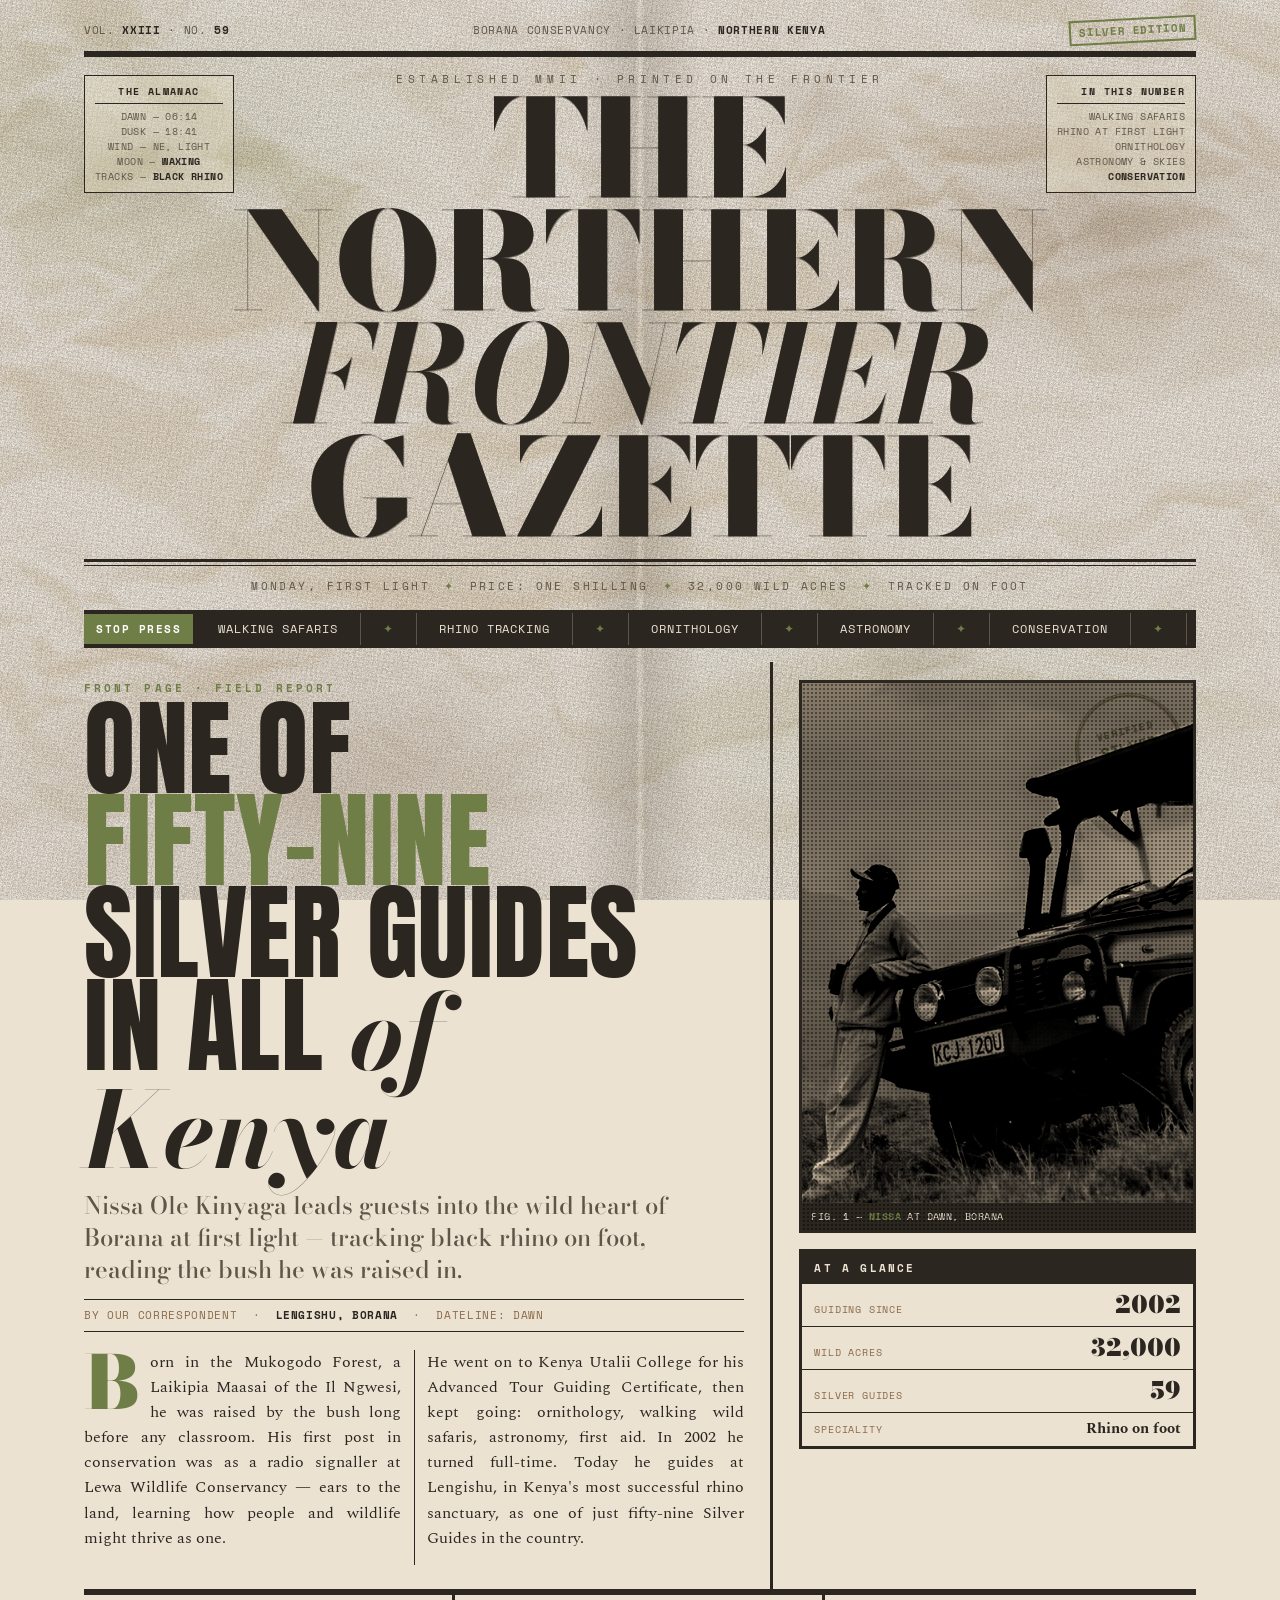
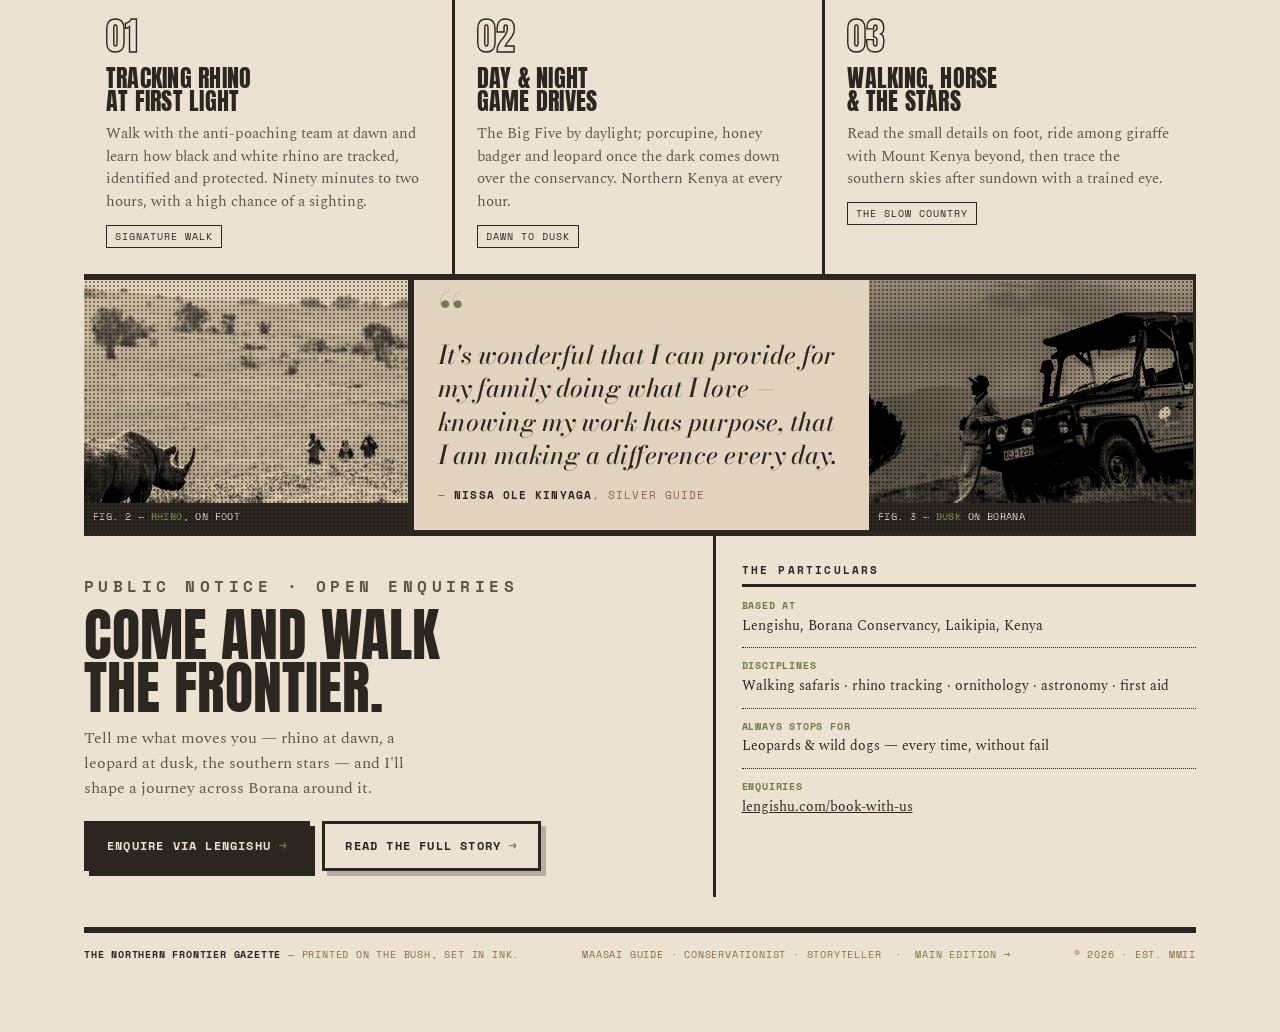
==== gazette.html @ af64f5ab "Add brutalist Gazette page, timeline fauna, textures & section nav - New gazette.html: vintage bruta" ====
<!DOCTYPE html>
<html lang="en">
<head>
<meta charset="UTF-8" />
<meta name="viewport" content="width=device-width, initial-scale=1.0" />
<title>The Northern Frontier Gazette · Nissa Ole Kinyaga</title>
<meta name="description" content="A brutalist broadsheet front page for Nissa Ole Kinyaga — Maasai Silver Guide of the Borana Conservancy, one of only 59 in Kenya." />

<link rel="preconnect" href="https://fonts.googleapis.com" />
<link rel="preconnect" href="https://fonts.gstatic.com" crossorigin />
<link href="https://fonts.googleapis.com/css2?family=Anton&family=Bodoni+Moda:ital,opsz,wght@0,6..96,400..900;1,6..96,400..700&family=Spectral:ital,wght@0,300;0,400;0,500;0,600;1,400&family=Space+Mono:ital,wght@0,400;0,700;1,400&display=swap" rel="stylesheet" />

<style>
/* ============================================================
   THE NORTHERN FRONTIER GAZETTE
   A brutalist vintage-broadsheet front page.
   Ink + aged newsprint + one rubber-stamp red.
   ============================================================ */

:root{
  /* palette taken straight from index.html — warm beige / ink / sage / brown */
  --paper:#ece2d2;        /* site --beige */
  --paper-deep:#e2d4bf;   /* site --beige-deep */
  --ink:#2b2620;          /* site --ink */
  --ink-soft:#5f564a;     /* site --ink-soft */
  --ink-faint:#8a6a49;    /* site --brown */
  --stamp:#6f7d46;        /* site --sage-deep (signature accent) */
  --stamp-warm:#6f543a;   /* site --brown-deep */
  --stamp-blue:#2a3b52;   /* faded postmark blue */
  --hair:1.5px;
  --rule:3px;
  --beam:6px;
}

*{box-sizing:border-box;margin:0;padding:0}
html{scroll-behavior:smooth;-webkit-text-size-adjust:100%}

body{
  font-family:"Spectral",Georgia,serif;
  color:var(--ink);
  /* LIGHT aged paper: subtle crush + gentle brown/green blooms over beige,
     so the dark ink text stays perfectly readable (background only) */
  background:
    url("images/paper-crush.jpg") center/cover fixed,
    radial-gradient(40% 32% at 14% 16%, rgba(139,154,91,.20), transparent 62%),
    radial-gradient(42% 34% at 86% 24%, rgba(138,106,73,.22), transparent 62%),
    radial-gradient(46% 38% at 72% 82%, rgba(139,154,91,.16), transparent 64%),
    radial-gradient(44% 36% at 26% 90%, rgba(138,106,73,.18), transparent 64%),
    var(--paper);
  background-blend-mode:soft-light,normal,normal,normal,normal,normal;
  background-attachment:fixed;
  line-height:1.5;
  overflow-x:hidden;
  position:relative;
}

/* ---------- THE CRUSTY NEWSPRINT TEXTURE (layered) ---------- */
/* base aged tone + foxing stains + fiber + vignette */
body::before{
  content:"";position:fixed;inset:0;z-index:0;pointer-events:none;
  background:
    /* foxing / coffee stains — gentle, keeps paper light */
    radial-gradient(130px 95px at 12% 18%, rgba(120,80,34,.14), transparent 70%),
    radial-gradient(170px 130px at 88% 26%, rgba(120,80,34,.11), transparent 70%),
    radial-gradient(100px 78px at 72% 72%, rgba(96,60,24,.13), transparent 70%),
    radial-gradient(240px 170px at 30% 88%, rgba(120,80,34,.10), transparent 72%),
    radial-gradient(90px 70px at 64% 12%, rgba(96,60,24,.09), transparent 72%),
    /* paper fibre cross-hatch */
    repeating-linear-gradient(8deg, rgba(70,52,30,.04) 0 2px, transparent 2px 4px),
    repeating-linear-gradient(-82deg, rgba(70,52,30,.03) 0 2px, transparent 2px 5px),
    /* soft corner age vignette */
    radial-gradient(155% 135% at 50% 40%, transparent 62%, rgba(58,38,16,.16) 100%);
  mix-blend-mode:multiply;
}
/* gritty crust grain — rendered as a REAL inline <svg> element (most
   reliable cross-browser; CSS data-URI filters don't run everywhere) */
.crust{
  position:fixed;inset:0;width:100vw;height:100vh;z-index:1;
  pointer-events:none;mix-blend-mode:multiply;opacity:.22;
}
/* coarse over-speckle for extra "crust" */
.crust--coarse{opacity:.12}
/* the vertical centre fold crease */
.fold{position:fixed;top:0;bottom:0;left:50%;width:120px;transform:translateX(-50%);z-index:2;pointer-events:none;
  background:linear-gradient(90deg,transparent,rgba(60,42,20,.14) 46%,rgba(255,250,235,.22) 50%,rgba(60,42,20,.14) 54%,transparent);
  mix-blend-mode:multiply;display:none}
@media(min-width:1100px){.fold{display:block}}

.sheet{position:relative;z-index:3;max-width:1180px;margin:0 auto;padding:18px clamp(14px,3vw,34px) 70px}

/* ---------- shared bits ---------- */
.mono{font-family:"Space Mono",monospace}
.rule{border:0;border-top:var(--rule) solid var(--ink);margin:0}
.rule--hair{border-top:var(--hair) solid var(--ink)}
.rule--double{height:7px;border-top:var(--rule) solid var(--ink);border-bottom:var(--hair) solid var(--ink)}
.rule--thick{border-top:var(--beam) solid var(--ink)}
a{color:inherit}

/* ============ TOP FOLIO BAR ============ */
.folio{
  display:flex;justify-content:space-between;align-items:center;gap:12px;
  font-family:"Space Mono",monospace;font-size:11px;letter-spacing:.06em;
  text-transform:uppercase;color:var(--ink-soft);padding-bottom:8px;flex-wrap:wrap;
}
.folio b{color:var(--ink)}
.folio .stamp-red{color:var(--stamp);font-weight:700;border:2px solid var(--stamp);
  padding:2px 8px;transform:rotate(-3deg);display:inline-block}

/* ============ MASTHEAD ============ */
.masthead{text-align:center;padding:14px 0 6px;position:relative}
.masthead__over{font-family:"Space Mono",monospace;font-size:11px;letter-spacing:.42em;
  text-transform:uppercase;color:var(--ink-soft);margin-bottom:6px}
.masthead__title{
  font-family:"Bodoni Moda",serif;font-weight:900;
  font-size:clamp(2.6rem,10.5vw,8.4rem);line-height:.84;letter-spacing:-.01em;
  text-transform:uppercase;color:var(--ink);
  /* heavy ink bleed */
  text-shadow:0 1px 0 rgba(24,20,16,.35), .5px .5px 0 rgba(24,20,16,.25);
}
.masthead__title .swash{font-style:italic;font-weight:700}
.masthead__sub{display:flex;justify-content:center;align-items:center;gap:14px;
  font-family:"Space Mono",monospace;font-size:11px;letter-spacing:.22em;
  text-transform:uppercase;color:var(--ink-soft);margin-top:12px;flex-wrap:wrap}
.masthead__sub span{white-space:nowrap}
.masthead__dot{color:var(--stamp)}

/* almanac flank boxes */
.flank{display:none}
@media(min-width:900px){
  .flank{display:block;position:absolute;top:18px;width:150px;border:var(--hair) solid var(--ink);
    padding:8px 10px;font-family:"Space Mono",monospace;font-size:10px;line-height:1.5;
    text-transform:uppercase;letter-spacing:.04em;color:var(--ink-soft);background:rgba(231,222,198,.4)}
  .flank--l{left:0}.flank--r{right:0;text-align:right}
  .flank h4{font-size:10px;letter-spacing:.14em;color:var(--ink);border-bottom:var(--hair) solid var(--ink);
    padding-bottom:4px;margin-bottom:5px}
  .flank b{color:var(--ink)}
}

/* ============ STOP-PRESS TICKER ============ */
.ticker{border-top:var(--rule) solid var(--ink);border-bottom:var(--rule) solid var(--ink);
  background:var(--ink);color:var(--paper);overflow:hidden;white-space:nowrap;
  display:flex;align-items:center;margin-top:10px}
.ticker__label{background:var(--stamp);color:#fff;font-family:"Space Mono",monospace;font-weight:700;
  font-size:11px;letter-spacing:.14em;text-transform:uppercase;padding:7px 12px;white-space:nowrap;
  flex:none;border-right:var(--rule) solid var(--ink)}
.ticker__track{display:inline-flex;gap:0;animation:slide 38s linear infinite}
.ticker__track span{font-family:"Space Mono",monospace;font-size:12px;letter-spacing:.08em;
  text-transform:uppercase;padding:7px 22px;border-right:var(--hair) solid rgba(231,222,198,.25)}
.ticker__track i{color:var(--stamp);font-style:normal}
@keyframes slide{to{transform:translateX(-50%)}}

/* ============ HERO GRID ============ */
.lede{display:grid;grid-template-columns:1.55fr .95fr;gap:0;margin-top:14px;
  border-bottom:var(--beam) solid var(--ink)}
@media(max-width:860px){.lede{grid-template-columns:1fr}}

.lede__main{padding:18px 26px 24px 0;border-right:var(--rule) solid var(--ink)}
@media(max-width:860px){.lede__main{border-right:0;padding-right:0;border-bottom:var(--rule) solid var(--ink)}}

.kicker{font-family:"Space Mono",monospace;font-size:11px;letter-spacing:.28em;
  text-transform:uppercase;color:var(--stamp);font-weight:700;margin-bottom:6px}
.headline{
  font-family:"Anton",sans-serif;font-weight:400;text-transform:uppercase;
  font-size:clamp(2.7rem,8.2vw,6.6rem);line-height:.88;letter-spacing:.005em;color:var(--ink);
}
.headline em{font-family:"Bodoni Moda",serif;font-style:italic;font-weight:700;
  text-transform:none;letter-spacing:-.01em}
.headline .red{color:var(--stamp)}
.deck{font-family:"Bodoni Moda",serif;font-size:clamp(1.05rem,2.4vw,1.5rem);font-weight:500;
  line-height:1.32;margin-top:14px;max-width:42ch;color:var(--ink-soft)}
.byline{font-family:"Space Mono",monospace;font-size:11px;letter-spacing:.06em;
  text-transform:uppercase;color:var(--ink-faint);margin-top:14px;
  border-top:var(--hair) solid var(--ink);border-bottom:var(--hair) solid var(--ink);padding:7px 0}
.byline b{color:var(--ink)}

/* body columns under the headline */
.cols{column-count:2;column-gap:26px;column-rule:var(--hair) solid var(--ink);
  margin-top:18px;font-size:.97rem;line-height:1.62;text-align:justify;hyphens:auto}
@media(max-width:560px){.cols{column-count:1}}
.cols p{margin-bottom:.9em}
.cols p:first-child::first-letter{
  font-family:"Bodoni Moda",serif;font-weight:900;float:left;font-size:4.6rem;line-height:.72;
  padding:6px 10px 0 0;color:var(--stamp)}

/* the right rail (photo + at-a-glance) */
.rail{padding:18px 0 24px 26px;display:flex;flex-direction:column;gap:16px}
@media(max-width:860px){.rail{padding-left:0;padding-top:6px}}

.plate{position:relative;border:var(--rule) solid var(--ink);overflow:hidden;background:var(--paper-deep)}
.plate img{display:block;width:100%;height:100%;object-fit:cover;
  /* halftone-ink photo treatment */
  filter:grayscale(1) contrast(1.28) brightness(1.04) sepia(.32) saturate(.6);
  mix-blend-mode:multiply}
.plate::after{ /* halftone dot screen */
  content:"";position:absolute;inset:0;pointer-events:none;mix-blend-mode:multiply;opacity:.5;
  background-image:radial-gradient(rgba(24,20,16,.9) 32%, transparent 33%);
  background-size:4px 4px}
.plate__cap{font-family:"Space Mono",monospace;font-size:10px;letter-spacing:.04em;
  text-transform:uppercase;color:var(--paper);background:var(--ink);
  position:absolute;left:0;right:0;bottom:0;padding:6px 9px}
.plate__cap b{color:var(--stamp)}

/* rubber stamp overlay */
.stamp-seal{position:absolute;top:10px;right:10px;z-index:4;width:108px;height:108px;
  border:3px double var(--stamp);border-radius:50%;color:var(--stamp);
  display:grid;place-content:center;text-align:center;transform:rotate(-14deg);
  font-family:"Space Mono",monospace;font-weight:700;font-size:10px;letter-spacing:.12em;
  text-transform:uppercase;line-height:1.25;opacity:.86;mix-blend-mode:multiply;
  box-shadow:inset 0 0 0 1px rgba(168,47,28,.5)}
.stamp-seal b{font-size:15px;display:block;letter-spacing:.04em}

/* AT A GLANCE box */
.glance{border:var(--rule) solid var(--ink);padding:0}
.glance__hd{background:var(--ink);color:var(--paper);font-family:"Space Mono",monospace;
  font-size:11px;font-weight:700;letter-spacing:.2em;text-transform:uppercase;padding:8px 12px}
.glance dl{display:grid}
.glance dl>div{display:flex;justify-content:space-between;align-items:baseline;gap:10px;
  padding:9px 12px;border-bottom:var(--hair) solid var(--ink)}
.glance dl>div:last-child{border-bottom:0}
.glance dt{font-family:"Space Mono",monospace;font-size:10px;letter-spacing:.08em;
  text-transform:uppercase;color:var(--ink-faint)}
.glance dd{font-family:"Bodoni Moda",serif;font-weight:900;font-size:1.5rem;line-height:1}
.glance dd.sm{font-size:.92rem;font-weight:700;text-align:right;font-family:"Spectral",serif}

/* ============ SECOND DECK: three-column field report ============ */
.deck-band{display:grid;grid-template-columns:repeat(3,1fr);margin-top:0;
  border-bottom:var(--beam) solid var(--ink)}
@media(max-width:760px){.deck-band{grid-template-columns:1fr}}
.report{padding:22px 22px 26px;border-right:var(--rule) solid var(--ink)}
.report:last-child{border-right:0}
@media(max-width:760px){.report{border-right:0;border-bottom:var(--rule) solid var(--ink)}
  .report:last-child{border-bottom:0}}
.report__no{font-family:"Anton",sans-serif;font-size:2.4rem;line-height:1;color:var(--paper);
  -webkit-text-stroke:1.4px var(--ink)}
.report h3{font-family:"Anton",sans-serif;font-weight:400;text-transform:uppercase;
  font-size:1.5rem;line-height:.98;margin:8px 0 9px;letter-spacing:.01em}
.report p{font-size:.92rem;line-height:1.55;color:var(--ink-soft)}
.report .tag{display:inline-block;margin-top:11px;font-family:"Space Mono",monospace;font-size:10px;
  letter-spacing:.1em;text-transform:uppercase;border:var(--hair) solid var(--ink);padding:3px 8px}

/* ============ DISPATCH STRIP (photos + pull quote) ============ */
.dispatch{display:grid;grid-template-columns:1fr 1.4fr 1fr;gap:0;
  border-bottom:var(--beam) solid var(--ink)}
@media(max-width:860px){.dispatch{grid-template-columns:1fr 1fr}.dispatch .quotecell{grid-column:1/-1}}
@media(max-width:520px){.dispatch{grid-template-columns:1fr}}
.dispatch .plate{border:0;border-right:var(--rule) solid var(--ink);height:100%;min-height:240px}
.dispatch .plate:nth-child(2){border-right:0}
.quotecell{padding:26px 24px;display:flex;flex-direction:column;justify-content:center;
  border-left:var(--rule) solid var(--ink);background:var(--paper-deep)}
@media(max-width:860px){.quotecell{border-left:0;border-top:var(--rule) solid var(--ink)}}
.quotecell .mark{font-family:"Bodoni Moda",serif;font-size:4rem;line-height:.4;color:var(--stamp);height:.5em}
.quotecell blockquote{font-family:"Bodoni Moda",serif;font-style:italic;font-weight:500;
  font-size:clamp(1.15rem,2.4vw,1.6rem);line-height:1.3}
.quotecell cite{display:block;margin-top:16px;font-family:"Space Mono",monospace;font-style:normal;
  font-size:11px;letter-spacing:.1em;text-transform:uppercase;color:var(--ink-faint)}
.quotecell cite b{color:var(--ink)}

/* ============ CLASSIFIEDS / CALL TO ACTION ============ */
.foot-grid{display:grid;grid-template-columns:1.3fr 1fr;gap:0;margin-top:0}
@media(max-width:760px){.foot-grid{grid-template-columns:1fr}}
.notice{padding:26px 26px 26px 0}
@media(max-width:760px){.notice{padding-right:0}}
.notice .kicker{margin-bottom:10px}
.notice h2{font-family:"Anton",sans-serif;font-weight:400;text-transform:uppercase;
  font-size:clamp(2rem,5.5vw,3.6rem);line-height:.92}
.notice p{font-size:1rem;line-height:1.55;color:var(--ink-soft);margin-top:12px;max-width:44ch}
.actions{display:flex;flex-wrap:wrap;gap:12px;margin-top:20px}
.ink-btn{font-family:"Space Mono",monospace;font-weight:700;font-size:12px;letter-spacing:.1em;
  text-transform:uppercase;text-decoration:none;padding:13px 20px;border:var(--rule) solid var(--ink);
  background:var(--ink);color:var(--paper);transition:transform .12s ease, box-shadow .12s ease;
  box-shadow:5px 5px 0 var(--ink)}
.ink-btn:hover{transform:translate(-2px,-2px);box-shadow:7px 7px 0 var(--stamp)}
.ink-btn--ghost{background:transparent;color:var(--ink);box-shadow:5px 5px 0 rgba(24,20,16,.25)}
.ink-btn--ghost:hover{box-shadow:7px 7px 0 var(--stamp)}
.ink-btn .ar{color:var(--stamp)}

.classifieds{border-left:var(--rule) solid var(--ink);padding:26px 0 26px 26px}
@media(max-width:760px){.classifieds{border-left:0;border-top:var(--rule) solid var(--ink);padding-left:0;margin-top:10px}}
.classifieds h4{font-family:"Space Mono",monospace;font-size:11px;letter-spacing:.2em;
  text-transform:uppercase;border-bottom:var(--rule) solid var(--ink);padding-bottom:6px;margin-bottom:12px}
.classifieds ul{list-style:none;display:grid;gap:11px}
.classifieds li{font-size:.9rem;line-height:1.45;padding-bottom:11px;border-bottom:var(--hair) dotted var(--ink)}
.classifieds li:last-child{border-bottom:0}
.classifieds li b{font-family:"Space Mono",monospace;font-size:10px;letter-spacing:.08em;
  text-transform:uppercase;color:var(--stamp);display:block;margin-bottom:2px}

/* ============ COLOPHON / FOOTER ============ */
.colophon{border-top:var(--beam) solid var(--ink);margin-top:30px;padding-top:14px;
  display:flex;justify-content:space-between;align-items:center;gap:16px;flex-wrap:wrap;
  font-family:"Space Mono",monospace;font-size:10px;letter-spacing:.08em;text-transform:uppercase;color:var(--ink-faint)}
.colophon b{color:var(--ink)}
.colophon a{color:var(--stamp);text-decoration:none}

/* ============ ENTRANCE CHOREOGRAPHY ============ */
.r{opacity:0;transform:translateY(16px);animation:rise .9s cubic-bezier(.16,1,.3,1) forwards}
@keyframes rise{to{opacity:1;transform:none}}
.d0{animation-delay:.05s}.d1{animation-delay:.18s}.d2{animation-delay:.3s}.d3{animation-delay:.42s}
.d4{animation-delay:.54s}.d5{animation-delay:.66s}.d6{animation-delay:.78s}.d7{animation-delay:.9s}
@media(prefers-reduced-motion:reduce){
  .r{opacity:1;transform:none;animation:none}
  .ticker__track{animation:none}
}
</style>
</head>
<body>

<!-- ░░ crunchy newsprint grain (real inline SVG — renders everywhere) ░░ -->
<svg class="crust" preserveAspectRatio="none" xmlns="http://www.w3.org/2000/svg" aria-hidden="true">
  <filter id="crustGrain">
    <feTurbulence type="fractalNoise" baseFrequency="0.8" numOctaves="4" stitchTiles="stitch"/>
    <feColorMatrix type="saturate" values="0"/>
    <feComponentTransfer>
      <feFuncR type="linear" slope="0"/>
      <feFuncG type="linear" slope="0"/>
      <feFuncB type="linear" slope="0"/>
      <feFuncA type="linear" slope="1.9" intercept="-0.55"/>
    </feComponentTransfer>
  </filter>
  <rect width="100%" height="100%" filter="url(#crustGrain)"/>
</svg>
<svg class="crust crust--coarse" preserveAspectRatio="none" xmlns="http://www.w3.org/2000/svg" aria-hidden="true">
  <filter id="crustCoarse">
    <feTurbulence type="fractalNoise" baseFrequency="0.28" numOctaves="3" stitchTiles="stitch"/>
    <feColorMatrix type="saturate" values="0"/>
    <feComponentTransfer>
      <feFuncR type="linear" slope="0"/>
      <feFuncG type="linear" slope="0"/>
      <feFuncB type="linear" slope="0"/>
      <feFuncA type="linear" slope="1.4" intercept="-0.62"/>
    </feComponentTransfer>
  </filter>
  <rect width="100%" height="100%" filter="url(#crustCoarse)"/>
</svg>

<div class="fold" aria-hidden="true"></div>

<div class="sheet">

  <!-- ░░ TOP FOLIO ░░ -->
  <div class="folio r d0">
    <span>Vol. <b>XXIII</b> · No. <b>59</b></span>
    <span>Borana Conservancy · Laikipia · <b>Northern Kenya</b></span>
    <span class="stamp-red">Silver Edition</span>
  </div>
  <hr class="rule rule--thick r d0" />

  <!-- ░░ MASTHEAD ░░ -->
  <header class="masthead">
    <div class="flank flank--l r d1">
      <h4>The Almanac</h4>
      Dawn — 06:14<br/>
      Dusk — 18:41<br/>
      Wind — NE, light<br/>
      Moon — <b>Waxing</b><br/>
      Tracks — <b>Black rhino</b>
    </div>
    <div class="flank flank--r r d1">
      <h4>In This Number</h4>
      Walking Safaris<br/>
      Rhino at First Light<br/>
      Ornithology<br/>
      Astronomy &amp; Skies<br/>
      <b>Conservation</b>
    </div>

    <p class="masthead__over r d1">Established MMII · Printed on the Frontier</p>
    <h1 class="masthead__title r d2">The Northern<br/><span class="swash">Frontier</span> Gazette</h1>
    <hr class="rule rule--double r d2" style="margin-top:14px" />
    <div class="masthead__sub r d3">
      <span>Monday, First Light</span><span class="masthead__dot">✦</span>
      <span>Price: One Shilling</span><span class="masthead__dot">✦</span>
      <span>32,000 Wild Acres</span><span class="masthead__dot">✦</span>
      <span>Tracked on Foot</span>
    </div>
  </header>

  <!-- ░░ STOP PRESS TICKER ░░ -->
  <div class="ticker r d3" aria-hidden="true">
    <span class="ticker__label">Stop Press</span>
    <div class="ticker__track">
      <span>Walking Safaris</span><span><i>✦</i></span><span>Rhino Tracking</span><span><i>✦</i></span>
      <span>Ornithology</span><span><i>✦</i></span><span>Astronomy</span><span><i>✦</i></span>
      <span>Conservation</span><span><i>✦</i></span><span>The Big Five</span><span><i>✦</i></span>
      <span>Walking Safaris</span><span><i>✦</i></span><span>Rhino Tracking</span><span><i>✦</i></span>
      <span>Ornithology</span><span><i>✦</i></span><span>Astronomy</span><span><i>✦</i></span>
      <span>Conservation</span><span><i>✦</i></span><span>The Big Five</span><span><i>✦</i></span>
    </div>
  </div>

  <!-- ░░ LEAD STORY ░░ -->
  <section class="lede">
    <div class="lede__main">
      <p class="kicker r d2">Front Page · Field Report</p>
      <h2 class="headline r d3">One of <span class="red">Fifty&#8209;Nine</span><br/>Silver Guides<br/>in all <em>of Kenya</em></h2>
      <p class="deck r d4">Nissa Ole Kinyaga leads guests into the wild heart of Borana at first light — tracking black rhino on foot, reading the bush he was raised in.</p>
      <p class="byline mono r d4">By Our Correspondent &nbsp;·&nbsp; <b>Lengishu, Borana</b> &nbsp;·&nbsp; Dateline: Dawn</p>

      <div class="cols r d5">
        <p>Born in the Mukogodo Forest, a Laikipia Maasai of the Il Ngwesi, he was raised by the bush long before any classroom. His first post in conservation was as a radio signaller at Lewa Wildlife Conservancy — ears to the land, learning how people and wildlife might thrive as one.</p>
        <p>He went on to Kenya Utalii College for his Advanced Tour Guiding Certificate, then kept going: ornithology, walking wild safaris, astronomy, first aid. In 2002 he turned full‑time. Today he guides at Lengishu, in Kenya's most successful rhino sanctuary, as one of just fifty‑nine Silver Guides in the country.</p>
      </div>
    </div>

    <aside class="rail">
      <figure class="plate r d4">
        <div class="stamp-seal">Verified<br/><b>Silver</b>Guide</div>
        <img src="images/nissa-portrait.jpg" alt="Nissa Ole Kinyaga at dawn on the Borana Conservancy" loading="eager" />
        <figcaption class="plate__cap">Fig.&nbsp;1 — <b>Nissa</b> at dawn, Borana</figcaption>
      </figure>

      <div class="glance r d5">
        <div class="glance__hd">At a Glance</div>
        <dl>
          <div><dt>Guiding since</dt><dd>2002</dd></div>
          <div><dt>Wild acres</dt><dd>32,000</dd></div>
          <div><dt>Silver Guides</dt><dd>59</dd></div>
          <div><dt>Speciality</dt><dd class="sm">Rhino on foot</dd></div>
        </dl>
      </div>
    </aside>
  </section>

  <!-- ░░ THREE-COLUMN FIELD REPORT ░░ -->
  <section class="deck-band">
    <article class="report r d4">
      <span class="report__no">01</span>
      <h3>Tracking Rhino<br/>at First Light</h3>
      <p>Walk with the anti‑poaching team at dawn and learn how black and white rhino are tracked, identified and protected. Ninety minutes to two hours, with a high chance of a sighting.</p>
      <span class="tag mono">Signature Walk</span>
    </article>
    <article class="report r d5">
      <span class="report__no">02</span>
      <h3>Day &amp; Night<br/>Game Drives</h3>
      <p>The Big Five by daylight; porcupine, honey badger and leopard once the dark comes down over the conservancy. Northern Kenya at every hour.</p>
      <span class="tag mono">Dawn to Dusk</span>
    </article>
    <article class="report r d6">
      <span class="report__no">03</span>
      <h3>Walking, Horse<br/>&amp; the Stars</h3>
      <p>Read the small details on foot, ride among giraffe with Mount Kenya beyond, then trace the southern skies after sundown with a trained eye.</p>
      <span class="tag mono">The Slow Country</span>
    </article>
  </section>

  <!-- ░░ DISPATCH STRIP ░░ -->
  <section class="dispatch">
    <figure class="plate r d4">
      <img src="images/field-rhino-wild.jpg" alt="Black rhino in the wild, Borana" loading="lazy" />
      <figcaption class="plate__cap">Fig.&nbsp;2 — <b>Rhino</b>, on foot</figcaption>
    </figure>
    <div class="quotecell r d5">
      <span class="mark">“</span>
      <blockquote>It's wonderful that I can provide for my family doing what I love — knowing my work has purpose, that I am making a difference every day.</blockquote>
      <cite>— <b>Nissa Ole Kinyaga</b>, Silver Guide</cite>
    </div>
    <figure class="plate r d6">
      <img src="images/gallery-8-nissa-dusk.jpg" alt="Nissa beside the Lengishu vehicle at dusk" loading="lazy" />
      <figcaption class="plate__cap">Fig.&nbsp;3 — <b>Dusk</b> on Borana</figcaption>
    </figure>
  </section>

  <!-- ░░ NOTICE / CALL & CLASSIFIEDS ░░ -->
  <section class="foot-grid">
    <div class="notice">
      <p class="kicker r d4">Public Notice · Open Enquiries</p>
      <h2 class="r d5">Come and walk<br/>the Frontier.</h2>
      <p class="r d5">Tell me what moves you — rhino at dawn, a leopard at dusk, the southern stars — and I'll shape a journey across Borana around it.</p>
      <div class="actions r d6">
        <a class="ink-btn" href="https://www.lengishu.com/book-with-us/" target="_blank" rel="noopener">Enquire via Lengishu <span class="ar">→</span></a>
        <a class="ink-btn ink-btn--ghost" href="index.html">Read the full story <span class="ar">→</span></a>
      </div>
    </div>

    <aside class="classifieds r d6">
      <h4>The Particulars</h4>
      <ul>
        <li><b>Based at</b>Lengishu, Borana Conservancy, Laikipia, Kenya</li>
        <li><b>Disciplines</b>Walking safaris · rhino tracking · ornithology · astronomy · first aid</li>
        <li><b>Always stops for</b>Leopards &amp; wild dogs — every time, without fail</li>
        <li><b>Enquiries</b><a href="https://www.lengishu.com/book-with-us/" target="_blank" rel="noopener" style="color:var(--ink)">lengishu.com/book-with-us</a></li>
      </ul>
    </aside>
  </section>

  <!-- ░░ COLOPHON ░░ -->
  <footer class="colophon">
    <span><b>The Northern Frontier Gazette</b> — Printed on the bush, set in ink.</span>
    <span>Maasai guide · conservationist · storyteller &nbsp;·&nbsp; <a href="index.html">Main Edition →</a></span>
    <span>© <span id="yr"></span> · Est. MMII</span>
  </footer>

</div>

<script>
  document.getElementById('yr').textContent = new Date().getFullYear();
</script>
</body>
</html>
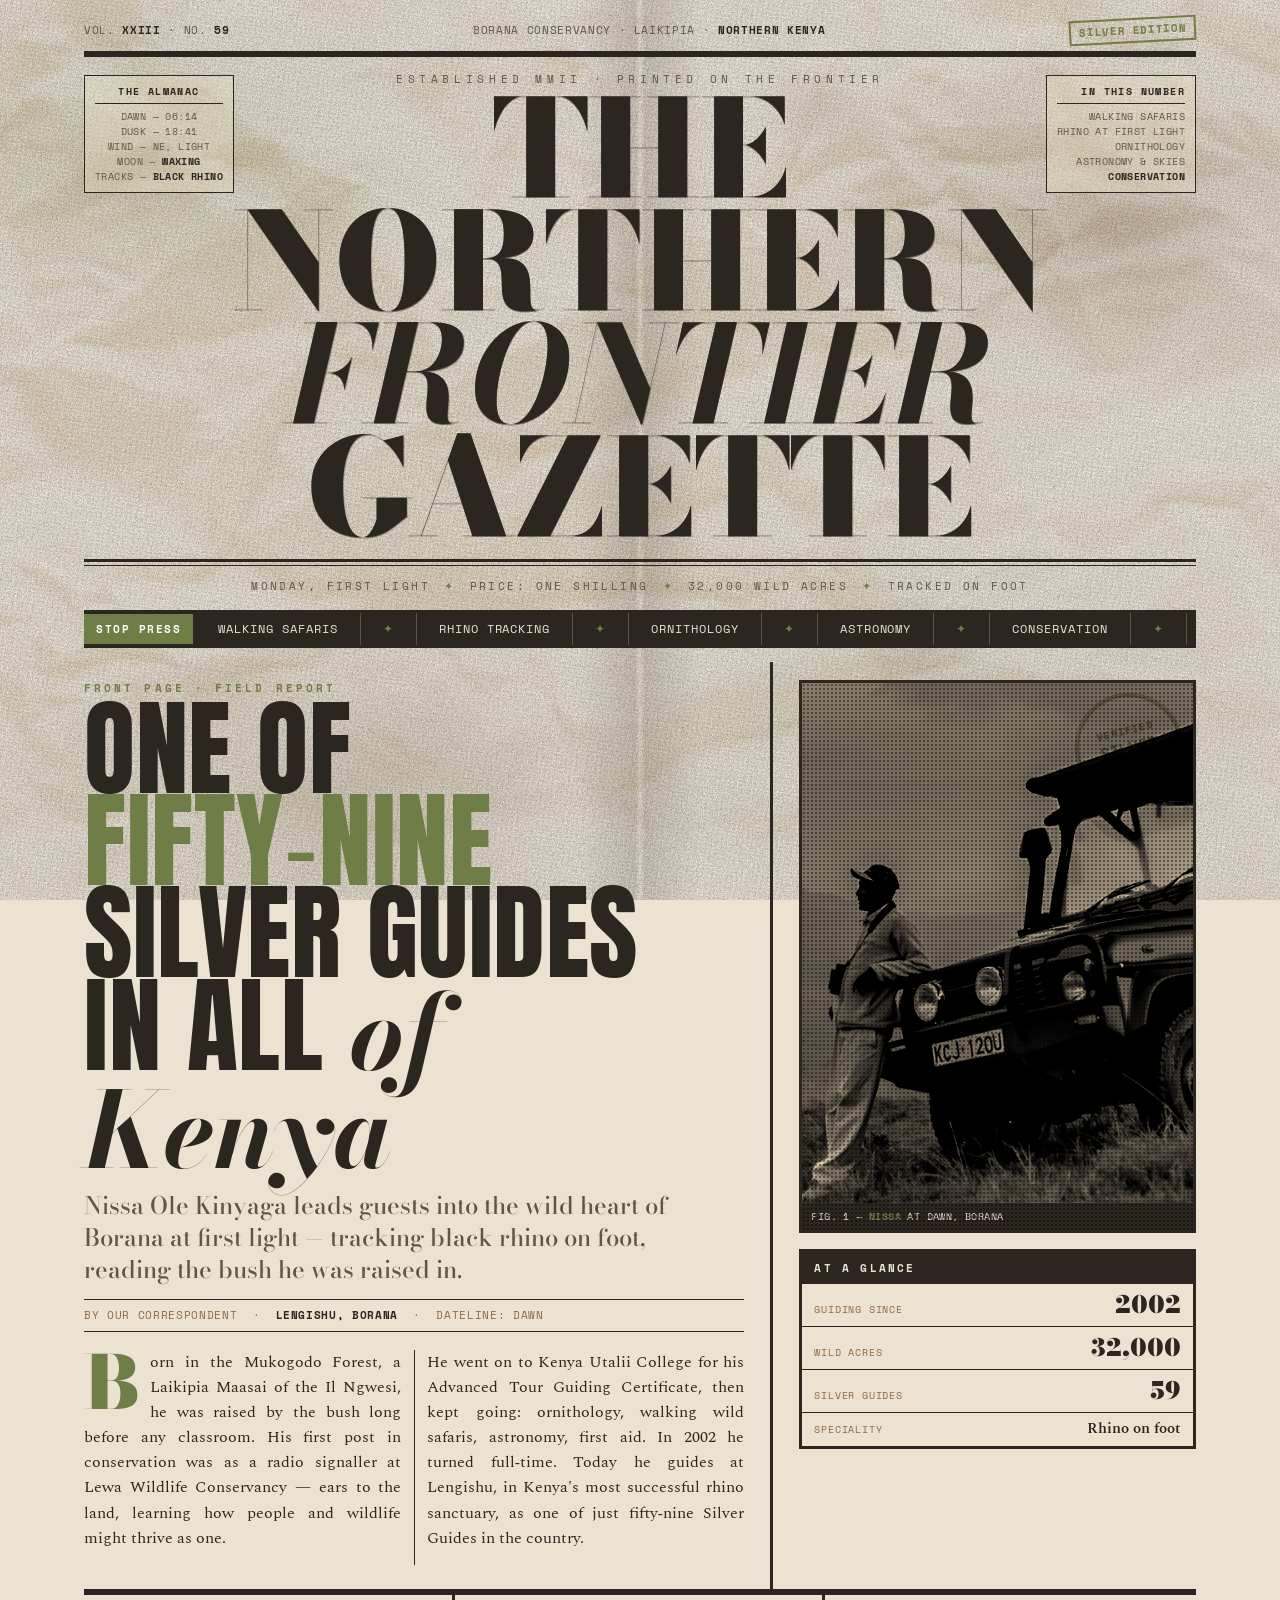
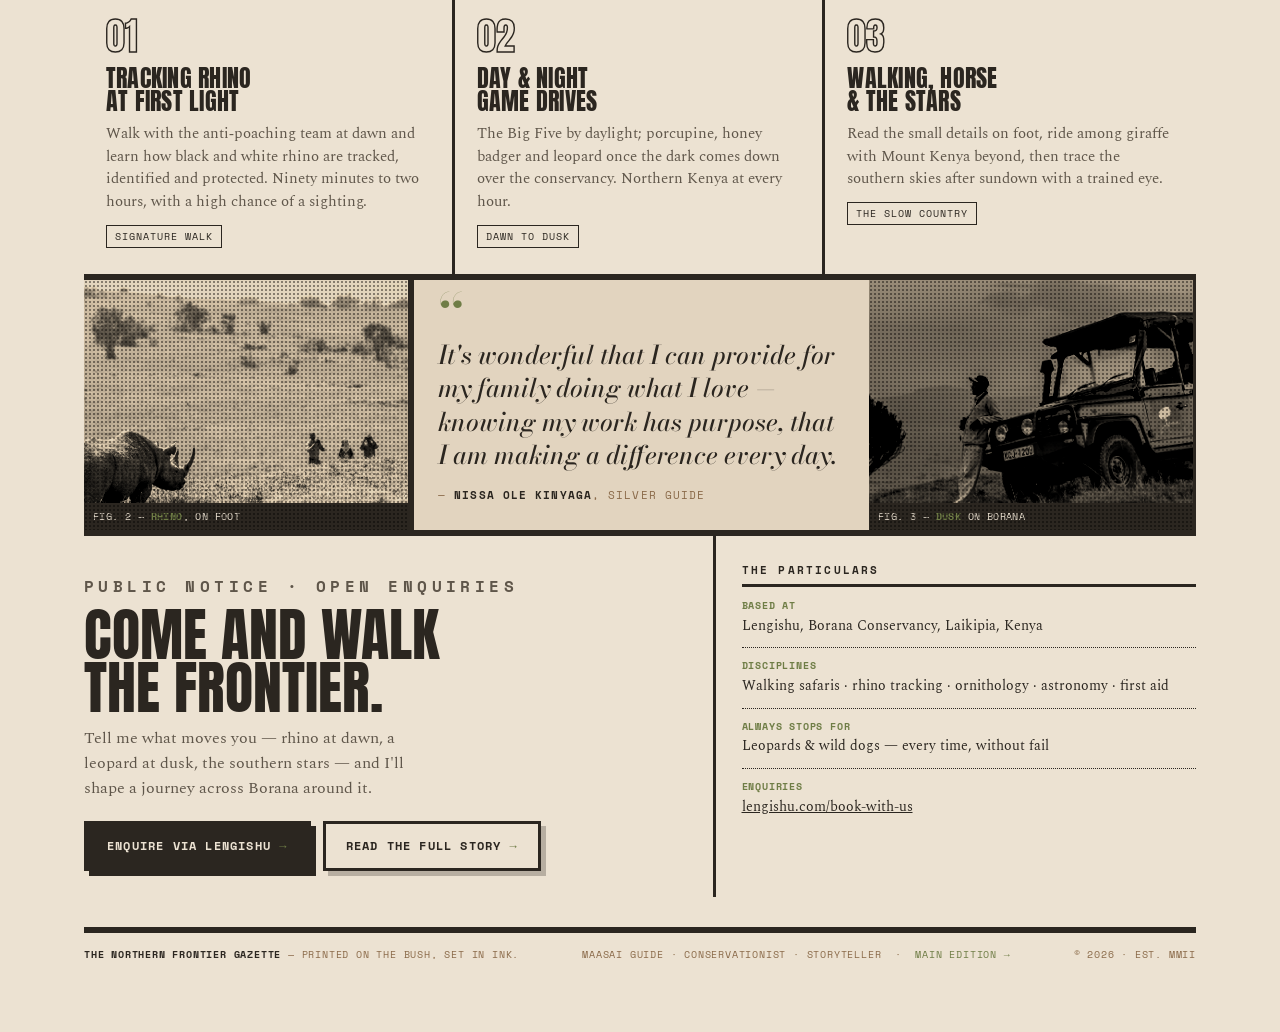
==== commit 5aa18b8d: "Add SEO, structured data, and self-hosted fonts Make the site discoverable and privacy-friendly:  - " ====
--- a/gazette.html
+++ b/gazette.html
@@ -5,10 +5,24 @@
 <meta name="viewport" content="width=device-width, initial-scale=1.0" />
 <title>The Northern Frontier Gazette · Nissa Ole Kinyaga</title>
 <meta name="description" content="A brutalist broadsheet front page for Nissa Ole Kinyaga — Maasai Silver Guide of the Borana Conservancy, one of only 59 in Kenya." />
-
-<link rel="preconnect" href="https://fonts.googleapis.com" />
-<link rel="preconnect" href="https://fonts.gstatic.com" crossorigin />
-<link href="https://fonts.googleapis.com/css2?family=Anton&family=Bodoni+Moda:ital,opsz,wght@0,6..96,400..900;1,6..96,400..700&family=Spectral:ital,wght@0,300;0,400;0,500;0,600;1,400&family=Space+Mono:ital,wght@0,400;0,700;1,400&display=swap" rel="stylesheet" />
+<meta name="robots" content="index, follow, max-image-preview:large" />
+<meta name="author" content="Nissa Ole Kinyaga" />
+<meta name="theme-color" content="#e9e2d0" />
+<link rel="canonical" href="https://www.nissahsafaris.com/gazette.html" />
+<link rel="icon" href="favicon.svg" type="image/svg+xml" />
+<link rel="icon" href="favicon.ico" sizes="any" />
+
+<!-- Open Graph -->
+<meta property="og:type" content="article" />
+<meta property="og:site_name" content="Nissa Ole Kinyaga · Silver Safari Guide" />
+<meta property="og:title" content="The Northern Frontier Gazette · Nissa Ole Kinyaga" />
+<meta property="og:description" content="A vintage brutalist broadsheet telling the story of Nissa Ole Kinyaga, Maasai Silver Guide of the Borana Conservancy." />
+<meta property="og:url" content="https://www.nissahsafaris.com/gazette.html" />
+<meta property="og:image" content="https://www.nissahsafaris.com/images/gallery-8-nissa-dusk.jpg" />
+<meta name="twitter:card" content="summary_large_image" />
+
+<!-- Self-hosted fonts (no third-party requests, no IPs sent to Google) -->
+<link rel="stylesheet" href="assets/fonts/fonts-gazette.css" />
 
 <style>
 /* ============================================================
--- a/assets/fonts/fonts-gazette.css
+++ b/assets/fonts/fonts-gazette.css
@@ -0,0 +1,405 @@
+/* vietnamese */
+@font-face {
+  font-family: 'Anton';
+  font-style: normal;
+  font-weight: 400;
+  font-display: swap;
+  src: url(anton-b283bdcf.woff2) format('woff2');
+  unicode-range: U+0102-0103, U+0110-0111, U+0128-0129, U+0168-0169, U+01A0-01A1, U+01AF-01B0, U+0300-0301, U+0303-0304, U+0308-0309, U+0323, U+0329, U+1EA0-1EF9, U+20AB;
+}
+/* latin-ext */
+@font-face {
+  font-family: 'Anton';
+  font-style: normal;
+  font-weight: 400;
+  font-display: swap;
+  src: url(anton-cfa139c2.woff2) format('woff2');
+  unicode-range: U+0100-02BA, U+02BD-02C5, U+02C7-02CC, U+02CE-02D7, U+02DD-02FF, U+0304, U+0308, U+0329, U+1D00-1DBF, U+1E00-1E9F, U+1EF2-1EFF, U+2020, U+20A0-20AB, U+20AD-20C0, U+2113, U+2C60-2C7F, U+A720-A7FF;
+}
+/* latin */
+@font-face {
+  font-family: 'Anton';
+  font-style: normal;
+  font-weight: 400;
+  font-display: swap;
+  src: url(anton-a6f395c1.woff2) format('woff2');
+  unicode-range: U+0000-00FF, U+0131, U+0152-0153, U+02BB-02BC, U+02C6, U+02DA, U+02DC, U+0304, U+0308, U+0329, U+2000-206F, U+20AC, U+2122, U+2191, U+2193, U+2212, U+2215, U+FEFF, U+FFFD;
+}
+/* math */
+@font-face {
+  font-family: 'Bodoni Moda';
+  font-style: italic;
+  font-weight: 400 700;
+  font-display: swap;
+  src: url(bodonimoda-3ec91045.woff2) format('woff2');
+  unicode-range: U+0302-0303, U+0305, U+0307-0308, U+0310, U+0312, U+0315, U+031A, U+0326-0327, U+032C, U+032F-0330, U+0332-0333, U+0338, U+033A, U+0346, U+034D, U+0391-03A1, U+03A3-03A9, U+03B1-03C9, U+03D1, U+03D5-03D6, U+03F0-03F1, U+03F4-03F5, U+2016-2017, U+2034-2038, U+203C, U+2040, U+2043, U+2047, U+2050, U+2057, U+205F, U+2070-2071, U+2074-208E, U+2090-209C, U+20D0-20DC, U+20E1, U+20E5-20EF, U+2100-2112, U+2114-2115, U+2117-2121, U+2123-214F, U+2190, U+2192, U+2194-21AE, U+21B0-21E5, U+21F1-21F2, U+21F4-2211, U+2213-2214, U+2216-22FF, U+2308-230B, U+2310, U+2319, U+231C-2321, U+2336-237A, U+237C, U+2395, U+239B-23B7, U+23D0, U+23DC-23E1, U+2474-2475, U+25AF, U+25B3, U+25B7, U+25BD, U+25C1, U+25CA, U+25CC, U+25FB, U+266D-266F, U+27C0-27FF, U+2900-2AFF, U+2B0E-2B11, U+2B30-2B4C, U+2BFE, U+3030, U+FF5B, U+FF5D, U+1D400-1D7FF, U+1EE00-1EEFF;
+}
+/* symbols */
+@font-face {
+  font-family: 'Bodoni Moda';
+  font-style: italic;
+  font-weight: 400 700;
+  font-display: swap;
+  src: url(bodonimoda-4d069ecc.woff2) format('woff2');
+  unicode-range: U+0001-000C, U+000E-001F, U+007F-009F, U+20DD-20E0, U+20E2-20E4, U+2150-218F, U+2190, U+2192, U+2194-2199, U+21AF, U+21E6-21F0, U+21F3, U+2218-2219, U+2299, U+22C4-22C6, U+2300-243F, U+2440-244A, U+2460-24FF, U+25A0-27BF, U+2800-28FF, U+2921-2922, U+2981, U+29BF, U+29EB, U+2B00-2BFF, U+4DC0-4DFF, U+FFF9-FFFB, U+10140-1018E, U+10190-1019C, U+101A0, U+101D0-101FD, U+102E0-102FB, U+10E60-10E7E, U+1D2C0-1D2D3, U+1D2E0-1D37F, U+1F000-1F0FF, U+1F100-1F1AD, U+1F1E6-1F1FF, U+1F30D-1F30F, U+1F315, U+1F31C, U+1F31E, U+1F320-1F32C, U+1F336, U+1F378, U+1F37D, U+1F382, U+1F393-1F39F, U+1F3A7-1F3A8, U+1F3AC-1F3AF, U+1F3C2, U+1F3C4-1F3C6, U+1F3CA-1F3CE, U+1F3D4-1F3E0, U+1F3ED, U+1F3F1-1F3F3, U+1F3F5-1F3F7, U+1F408, U+1F415, U+1F41F, U+1F426, U+1F43F, U+1F441-1F442, U+1F444, U+1F446-1F449, U+1F44C-1F44E, U+1F453, U+1F46A, U+1F47D, U+1F4A3, U+1F4B0, U+1F4B3, U+1F4B9, U+1F4BB, U+1F4BF, U+1F4C8-1F4CB, U+1F4D6, U+1F4DA, U+1F4DF, U+1F4E3-1F4E6, U+1F4EA-1F4ED, U+1F4F7, U+1F4F9-1F4FB, U+1F4FD-1F4FE, U+1F503, U+1F507-1F50B, U+1F50D, U+1F512-1F513, U+1F53E-1F54A, U+1F54F-1F5FA, U+1F610, U+1F650-1F67F, U+1F687, U+1F68D, U+1F691, U+1F694, U+1F698, U+1F6AD, U+1F6B2, U+1F6B9-1F6BA, U+1F6BC, U+1F6C6-1F6CF, U+1F6D3-1F6D7, U+1F6E0-1F6EA, U+1F6F0-1F6F3, U+1F6F7-1F6FC, U+1F700-1F7FF, U+1F800-1F80B, U+1F810-1F847, U+1F850-1F859, U+1F860-1F887, U+1F890-1F8AD, U+1F8B0-1F8BB, U+1F8C0-1F8C1, U+1F900-1F90B, U+1F93B, U+1F946, U+1F984, U+1F996, U+1F9E9, U+1FA00-1FA6F, U+1FA70-1FA7C, U+1FA80-1FA89, U+1FA8F-1FAC6, U+1FACE-1FADC, U+1FADF-1FAE9, U+1FAF0-1FAF8, U+1FB00-1FBFF;
+}
+/* latin-ext */
+@font-face {
+  font-family: 'Bodoni Moda';
+  font-style: italic;
+  font-weight: 400 700;
+  font-display: swap;
+  src: url(bodonimoda-f4316098.woff2) format('woff2');
+  unicode-range: U+0100-02BA, U+02BD-02C5, U+02C7-02CC, U+02CE-02D7, U+02DD-02FF, U+0304, U+0308, U+0329, U+1D00-1DBF, U+1E00-1E9F, U+1EF2-1EFF, U+2020, U+20A0-20AB, U+20AD-20C0, U+2113, U+2C60-2C7F, U+A720-A7FF;
+}
+/* latin */
+@font-face {
+  font-family: 'Bodoni Moda';
+  font-style: italic;
+  font-weight: 400 700;
+  font-display: swap;
+  src: url(bodonimoda-5d0b87d5.woff2) format('woff2');
+  unicode-range: U+0000-00FF, U+0131, U+0152-0153, U+02BB-02BC, U+02C6, U+02DA, U+02DC, U+0304, U+0308, U+0329, U+2000-206F, U+20AC, U+2122, U+2191, U+2193, U+2212, U+2215, U+FEFF, U+FFFD;
+}
+/* math */
+@font-face {
+  font-family: 'Bodoni Moda';
+  font-style: normal;
+  font-weight: 400 900;
+  font-display: swap;
+  src: url(bodonimoda-e4a8a300.woff2) format('woff2');
+  unicode-range: U+0302-0303, U+0305, U+0307-0308, U+0310, U+0312, U+0315, U+031A, U+0326-0327, U+032C, U+032F-0330, U+0332-0333, U+0338, U+033A, U+0346, U+034D, U+0391-03A1, U+03A3-03A9, U+03B1-03C9, U+03D1, U+03D5-03D6, U+03F0-03F1, U+03F4-03F5, U+2016-2017, U+2034-2038, U+203C, U+2040, U+2043, U+2047, U+2050, U+2057, U+205F, U+2070-2071, U+2074-208E, U+2090-209C, U+20D0-20DC, U+20E1, U+20E5-20EF, U+2100-2112, U+2114-2115, U+2117-2121, U+2123-214F, U+2190, U+2192, U+2194-21AE, U+21B0-21E5, U+21F1-21F2, U+21F4-2211, U+2213-2214, U+2216-22FF, U+2308-230B, U+2310, U+2319, U+231C-2321, U+2336-237A, U+237C, U+2395, U+239B-23B7, U+23D0, U+23DC-23E1, U+2474-2475, U+25AF, U+25B3, U+25B7, U+25BD, U+25C1, U+25CA, U+25CC, U+25FB, U+266D-266F, U+27C0-27FF, U+2900-2AFF, U+2B0E-2B11, U+2B30-2B4C, U+2BFE, U+3030, U+FF5B, U+FF5D, U+1D400-1D7FF, U+1EE00-1EEFF;
+}
+/* symbols */
+@font-face {
+  font-family: 'Bodoni Moda';
+  font-style: normal;
+  font-weight: 400 900;
+  font-display: swap;
+  src: url(bodonimoda-4fd5d302.woff2) format('woff2');
+  unicode-range: U+0001-000C, U+000E-001F, U+007F-009F, U+20DD-20E0, U+20E2-20E4, U+2150-218F, U+2190, U+2192, U+2194-2199, U+21AF, U+21E6-21F0, U+21F3, U+2218-2219, U+2299, U+22C4-22C6, U+2300-243F, U+2440-244A, U+2460-24FF, U+25A0-27BF, U+2800-28FF, U+2921-2922, U+2981, U+29BF, U+29EB, U+2B00-2BFF, U+4DC0-4DFF, U+FFF9-FFFB, U+10140-1018E, U+10190-1019C, U+101A0, U+101D0-101FD, U+102E0-102FB, U+10E60-10E7E, U+1D2C0-1D2D3, U+1D2E0-1D37F, U+1F000-1F0FF, U+1F100-1F1AD, U+1F1E6-1F1FF, U+1F30D-1F30F, U+1F315, U+1F31C, U+1F31E, U+1F320-1F32C, U+1F336, U+1F378, U+1F37D, U+1F382, U+1F393-1F39F, U+1F3A7-1F3A8, U+1F3AC-1F3AF, U+1F3C2, U+1F3C4-1F3C6, U+1F3CA-1F3CE, U+1F3D4-1F3E0, U+1F3ED, U+1F3F1-1F3F3, U+1F3F5-1F3F7, U+1F408, U+1F415, U+1F41F, U+1F426, U+1F43F, U+1F441-1F442, U+1F444, U+1F446-1F449, U+1F44C-1F44E, U+1F453, U+1F46A, U+1F47D, U+1F4A3, U+1F4B0, U+1F4B3, U+1F4B9, U+1F4BB, U+1F4BF, U+1F4C8-1F4CB, U+1F4D6, U+1F4DA, U+1F4DF, U+1F4E3-1F4E6, U+1F4EA-1F4ED, U+1F4F7, U+1F4F9-1F4FB, U+1F4FD-1F4FE, U+1F503, U+1F507-1F50B, U+1F50D, U+1F512-1F513, U+1F53E-1F54A, U+1F54F-1F5FA, U+1F610, U+1F650-1F67F, U+1F687, U+1F68D, U+1F691, U+1F694, U+1F698, U+1F6AD, U+1F6B2, U+1F6B9-1F6BA, U+1F6BC, U+1F6C6-1F6CF, U+1F6D3-1F6D7, U+1F6E0-1F6EA, U+1F6F0-1F6F3, U+1F6F7-1F6FC, U+1F700-1F7FF, U+1F800-1F80B, U+1F810-1F847, U+1F850-1F859, U+1F860-1F887, U+1F890-1F8AD, U+1F8B0-1F8BB, U+1F8C0-1F8C1, U+1F900-1F90B, U+1F93B, U+1F946, U+1F984, U+1F996, U+1F9E9, U+1FA00-1FA6F, U+1FA70-1FA7C, U+1FA80-1FA89, U+1FA8F-1FAC6, U+1FACE-1FADC, U+1FADF-1FAE9, U+1FAF0-1FAF8, U+1FB00-1FBFF;
+}
+/* latin-ext */
+@font-face {
+  font-family: 'Bodoni Moda';
+  font-style: normal;
+  font-weight: 400 900;
+  font-display: swap;
+  src: url(bodonimoda-21224576.woff2) format('woff2');
+  unicode-range: U+0100-02BA, U+02BD-02C5, U+02C7-02CC, U+02CE-02D7, U+02DD-02FF, U+0304, U+0308, U+0329, U+1D00-1DBF, U+1E00-1E9F, U+1EF2-1EFF, U+2020, U+20A0-20AB, U+20AD-20C0, U+2113, U+2C60-2C7F, U+A720-A7FF;
+}
+/* latin */
+@font-face {
+  font-family: 'Bodoni Moda';
+  font-style: normal;
+  font-weight: 400 900;
+  font-display: swap;
+  src: url(bodonimoda-aad168b2.woff2) format('woff2');
+  unicode-range: U+0000-00FF, U+0131, U+0152-0153, U+02BB-02BC, U+02C6, U+02DA, U+02DC, U+0304, U+0308, U+0329, U+2000-206F, U+20AC, U+2122, U+2191, U+2193, U+2212, U+2215, U+FEFF, U+FFFD;
+}
+/* vietnamese */
+@font-face {
+  font-family: 'Space Mono';
+  font-style: italic;
+  font-weight: 400;
+  font-display: swap;
+  src: url(spacemono-5fbe146c.woff2) format('woff2');
+  unicode-range: U+0102-0103, U+0110-0111, U+0128-0129, U+0168-0169, U+01A0-01A1, U+01AF-01B0, U+0300-0301, U+0303-0304, U+0308-0309, U+0323, U+0329, U+1EA0-1EF9, U+20AB;
+}
+/* latin-ext */
+@font-face {
+  font-family: 'Space Mono';
+  font-style: italic;
+  font-weight: 400;
+  font-display: swap;
+  src: url(spacemono-4aa6c66b.woff2) format('woff2');
+  unicode-range: U+0100-02BA, U+02BD-02C5, U+02C7-02CC, U+02CE-02D7, U+02DD-02FF, U+0304, U+0308, U+0329, U+1D00-1DBF, U+1E00-1E9F, U+1EF2-1EFF, U+2020, U+20A0-20AB, U+20AD-20C0, U+2113, U+2C60-2C7F, U+A720-A7FF;
+}
+/* latin */
+@font-face {
+  font-family: 'Space Mono';
+  font-style: italic;
+  font-weight: 400;
+  font-display: swap;
+  src: url(spacemono-98d774b1.woff2) format('woff2');
+  unicode-range: U+0000-00FF, U+0131, U+0152-0153, U+02BB-02BC, U+02C6, U+02DA, U+02DC, U+0304, U+0308, U+0329, U+2000-206F, U+20AC, U+2122, U+2191, U+2193, U+2212, U+2215, U+FEFF, U+FFFD;
+}
+/* vietnamese */
+@font-face {
+  font-family: 'Space Mono';
+  font-style: normal;
+  font-weight: 400;
+  font-display: swap;
+  src: url(spacemono-7f94e6ca.woff2) format('woff2');
+  unicode-range: U+0102-0103, U+0110-0111, U+0128-0129, U+0168-0169, U+01A0-01A1, U+01AF-01B0, U+0300-0301, U+0303-0304, U+0308-0309, U+0323, U+0329, U+1EA0-1EF9, U+20AB;
+}
+/* latin-ext */
+@font-face {
+  font-family: 'Space Mono';
+  font-style: normal;
+  font-weight: 400;
+  font-display: swap;
+  src: url(spacemono-3c18ea2f.woff2) format('woff2');
+  unicode-range: U+0100-02BA, U+02BD-02C5, U+02C7-02CC, U+02CE-02D7, U+02DD-02FF, U+0304, U+0308, U+0329, U+1D00-1DBF, U+1E00-1E9F, U+1EF2-1EFF, U+2020, U+20A0-20AB, U+20AD-20C0, U+2113, U+2C60-2C7F, U+A720-A7FF;
+}
+/* latin */
+@font-face {
+  font-family: 'Space Mono';
+  font-style: normal;
+  font-weight: 400;
+  font-display: swap;
+  src: url(spacemono-e04b1d07.woff2) format('woff2');
+  unicode-range: U+0000-00FF, U+0131, U+0152-0153, U+02BB-02BC, U+02C6, U+02DA, U+02DC, U+0304, U+0308, U+0329, U+2000-206F, U+20AC, U+2122, U+2191, U+2193, U+2212, U+2215, U+FEFF, U+FFFD;
+}
+/* vietnamese */
+@font-face {
+  font-family: 'Space Mono';
+  font-style: normal;
+  font-weight: 700;
+  font-display: swap;
+  src: url(spacemono-c5c6315e.woff2) format('woff2');
+  unicode-range: U+0102-0103, U+0110-0111, U+0128-0129, U+0168-0169, U+01A0-01A1, U+01AF-01B0, U+0300-0301, U+0303-0304, U+0308-0309, U+0323, U+0329, U+1EA0-1EF9, U+20AB;
+}
+/* latin-ext */
+@font-face {
+  font-family: 'Space Mono';
+  font-style: normal;
+  font-weight: 700;
+  font-display: swap;
+  src: url(spacemono-1badecf1.woff2) format('woff2');
+  unicode-range: U+0100-02BA, U+02BD-02C5, U+02C7-02CC, U+02CE-02D7, U+02DD-02FF, U+0304, U+0308, U+0329, U+1D00-1DBF, U+1E00-1E9F, U+1EF2-1EFF, U+2020, U+20A0-20AB, U+20AD-20C0, U+2113, U+2C60-2C7F, U+A720-A7FF;
+}
+/* latin */
+@font-face {
+  font-family: 'Space Mono';
+  font-style: normal;
+  font-weight: 700;
+  font-display: swap;
+  src: url(spacemono-0319ea60.woff2) format('woff2');
+  unicode-range: U+0000-00FF, U+0131, U+0152-0153, U+02BB-02BC, U+02C6, U+02DA, U+02DC, U+0304, U+0308, U+0329, U+2000-206F, U+20AC, U+2122, U+2191, U+2193, U+2212, U+2215, U+FEFF, U+FFFD;
+}
+/* cyrillic-ext */
+@font-face {
+  font-family: 'Spectral';
+  font-style: italic;
+  font-weight: 400;
+  font-display: swap;
+  src: url(spectral-36315a53.woff2) format('woff2');
+  unicode-range: U+0460-052F, U+1C80-1C8A, U+20B4, U+2DE0-2DFF, U+A640-A69F, U+FE2E-FE2F;
+}
+/* cyrillic */
+@font-face {
+  font-family: 'Spectral';
+  font-style: italic;
+  font-weight: 400;
+  font-display: swap;
+  src: url(spectral-c4377943.woff2) format('woff2');
+  unicode-range: U+0301, U+0400-045F, U+0490-0491, U+04B0-04B1, U+2116;
+}
+/* vietnamese */
+@font-face {
+  font-family: 'Spectral';
+  font-style: italic;
+  font-weight: 400;
+  font-display: swap;
+  src: url(spectral-b7d523b1.woff2) format('woff2');
+  unicode-range: U+0102-0103, U+0110-0111, U+0128-0129, U+0168-0169, U+01A0-01A1, U+01AF-01B0, U+0300-0301, U+0303-0304, U+0308-0309, U+0323, U+0329, U+1EA0-1EF9, U+20AB;
+}
+/* latin-ext */
+@font-face {
+  font-family: 'Spectral';
+  font-style: italic;
+  font-weight: 400;
+  font-display: swap;
+  src: url(spectral-362f0a2a.woff2) format('woff2');
+  unicode-range: U+0100-02BA, U+02BD-02C5, U+02C7-02CC, U+02CE-02D7, U+02DD-02FF, U+0304, U+0308, U+0329, U+1D00-1DBF, U+1E00-1E9F, U+1EF2-1EFF, U+2020, U+20A0-20AB, U+20AD-20C0, U+2113, U+2C60-2C7F, U+A720-A7FF;
+}
+/* latin */
+@font-face {
+  font-family: 'Spectral';
+  font-style: italic;
+  font-weight: 400;
+  font-display: swap;
+  src: url(spectral-9efe49be.woff2) format('woff2');
+  unicode-range: U+0000-00FF, U+0131, U+0152-0153, U+02BB-02BC, U+02C6, U+02DA, U+02DC, U+0304, U+0308, U+0329, U+2000-206F, U+20AC, U+2122, U+2191, U+2193, U+2212, U+2215, U+FEFF, U+FFFD;
+}
+/* cyrillic-ext */
+@font-face {
+  font-family: 'Spectral';
+  font-style: normal;
+  font-weight: 300;
+  font-display: swap;
+  src: url(spectral-fdb9e4da.woff2) format('woff2');
+  unicode-range: U+0460-052F, U+1C80-1C8A, U+20B4, U+2DE0-2DFF, U+A640-A69F, U+FE2E-FE2F;
+}
+/* cyrillic */
+@font-face {
+  font-family: 'Spectral';
+  font-style: normal;
+  font-weight: 300;
+  font-display: swap;
+  src: url(spectral-f896639c.woff2) format('woff2');
+  unicode-range: U+0301, U+0400-045F, U+0490-0491, U+04B0-04B1, U+2116;
+}
+/* vietnamese */
+@font-face {
+  font-family: 'Spectral';
+  font-style: normal;
+  font-weight: 300;
+  font-display: swap;
+  src: url(spectral-40e32192.woff2) format('woff2');
+  unicode-range: U+0102-0103, U+0110-0111, U+0128-0129, U+0168-0169, U+01A0-01A1, U+01AF-01B0, U+0300-0301, U+0303-0304, U+0308-0309, U+0323, U+0329, U+1EA0-1EF9, U+20AB;
+}
+/* latin-ext */
+@font-face {
+  font-family: 'Spectral';
+  font-style: normal;
+  font-weight: 300;
+  font-display: swap;
+  src: url(spectral-f982a9df.woff2) format('woff2');
+  unicode-range: U+0100-02BA, U+02BD-02C5, U+02C7-02CC, U+02CE-02D7, U+02DD-02FF, U+0304, U+0308, U+0329, U+1D00-1DBF, U+1E00-1E9F, U+1EF2-1EFF, U+2020, U+20A0-20AB, U+20AD-20C0, U+2113, U+2C60-2C7F, U+A720-A7FF;
+}
+/* latin */
+@font-face {
+  font-family: 'Spectral';
+  font-style: normal;
+  font-weight: 300;
+  font-display: swap;
+  src: url(spectral-9f96cc67.woff2) format('woff2');
+  unicode-range: U+0000-00FF, U+0131, U+0152-0153, U+02BB-02BC, U+02C6, U+02DA, U+02DC, U+0304, U+0308, U+0329, U+2000-206F, U+20AC, U+2122, U+2191, U+2193, U+2212, U+2215, U+FEFF, U+FFFD;
+}
+/* cyrillic-ext */
+@font-face {
+  font-family: 'Spectral';
+  font-style: normal;
+  font-weight: 400;
+  font-display: swap;
+  src: url(spectral-48d07567.woff2) format('woff2');
+  unicode-range: U+0460-052F, U+1C80-1C8A, U+20B4, U+2DE0-2DFF, U+A640-A69F, U+FE2E-FE2F;
+}
+/* cyrillic */
+@font-face {
+  font-family: 'Spectral';
+  font-style: normal;
+  font-weight: 400;
+  font-display: swap;
+  src: url(spectral-70e2aa94.woff2) format('woff2');
+  unicode-range: U+0301, U+0400-045F, U+0490-0491, U+04B0-04B1, U+2116;
+}
+/* vietnamese */
+@font-face {
+  font-family: 'Spectral';
+  font-style: normal;
+  font-weight: 400;
+  font-display: swap;
+  src: url(spectral-03b03a2a.woff2) format('woff2');
+  unicode-range: U+0102-0103, U+0110-0111, U+0128-0129, U+0168-0169, U+01A0-01A1, U+01AF-01B0, U+0300-0301, U+0303-0304, U+0308-0309, U+0323, U+0329, U+1EA0-1EF9, U+20AB;
+}
+/* latin-ext */
+@font-face {
+  font-family: 'Spectral';
+  font-style: normal;
+  font-weight: 400;
+  font-display: swap;
+  src: url(spectral-4aad0a14.woff2) format('woff2');
+  unicode-range: U+0100-02BA, U+02BD-02C5, U+02C7-02CC, U+02CE-02D7, U+02DD-02FF, U+0304, U+0308, U+0329, U+1D00-1DBF, U+1E00-1E9F, U+1EF2-1EFF, U+2020, U+20A0-20AB, U+20AD-20C0, U+2113, U+2C60-2C7F, U+A720-A7FF;
+}
+/* latin */
+@font-face {
+  font-family: 'Spectral';
+  font-style: normal;
+  font-weight: 400;
+  font-display: swap;
+  src: url(spectral-f4a8452f.woff2) format('woff2');
+  unicode-range: U+0000-00FF, U+0131, U+0152-0153, U+02BB-02BC, U+02C6, U+02DA, U+02DC, U+0304, U+0308, U+0329, U+2000-206F, U+20AC, U+2122, U+2191, U+2193, U+2212, U+2215, U+FEFF, U+FFFD;
+}
+/* cyrillic-ext */
+@font-face {
+  font-family: 'Spectral';
+  font-style: normal;
+  font-weight: 500;
+  font-display: swap;
+  src: url(spectral-e5c845ba.woff2) format('woff2');
+  unicode-range: U+0460-052F, U+1C80-1C8A, U+20B4, U+2DE0-2DFF, U+A640-A69F, U+FE2E-FE2F;
+}
+/* cyrillic */
+@font-face {
+  font-family: 'Spectral';
+  font-style: normal;
+  font-weight: 500;
+  font-display: swap;
+  src: url(spectral-8123ebdb.woff2) format('woff2');
+  unicode-range: U+0301, U+0400-045F, U+0490-0491, U+04B0-04B1, U+2116;
+}
+/* vietnamese */
+@font-face {
+  font-family: 'Spectral';
+  font-style: normal;
+  font-weight: 500;
+  font-display: swap;
+  src: url(spectral-610187c6.woff2) format('woff2');
+  unicode-range: U+0102-0103, U+0110-0111, U+0128-0129, U+0168-0169, U+01A0-01A1, U+01AF-01B0, U+0300-0301, U+0303-0304, U+0308-0309, U+0323, U+0329, U+1EA0-1EF9, U+20AB;
+}
+/* latin-ext */
+@font-face {
+  font-family: 'Spectral';
+  font-style: normal;
+  font-weight: 500;
+  font-display: swap;
+  src: url(spectral-fa8986ca.woff2) format('woff2');
+  unicode-range: U+0100-02BA, U+02BD-02C5, U+02C7-02CC, U+02CE-02D7, U+02DD-02FF, U+0304, U+0308, U+0329, U+1D00-1DBF, U+1E00-1E9F, U+1EF2-1EFF, U+2020, U+20A0-20AB, U+20AD-20C0, U+2113, U+2C60-2C7F, U+A720-A7FF;
+}
+/* latin */
+@font-face {
+  font-family: 'Spectral';
+  font-style: normal;
+  font-weight: 500;
+  font-display: swap;
+  src: url(spectral-23cff6ba.woff2) format('woff2');
+  unicode-range: U+0000-00FF, U+0131, U+0152-0153, U+02BB-02BC, U+02C6, U+02DA, U+02DC, U+0304, U+0308, U+0329, U+2000-206F, U+20AC, U+2122, U+2191, U+2193, U+2212, U+2215, U+FEFF, U+FFFD;
+}
+/* cyrillic-ext */
+@font-face {
+  font-family: 'Spectral';
+  font-style: normal;
+  font-weight: 600;
+  font-display: swap;
+  src: url(spectral-449d2766.woff2) format('woff2');
+  unicode-range: U+0460-052F, U+1C80-1C8A, U+20B4, U+2DE0-2DFF, U+A640-A69F, U+FE2E-FE2F;
+}
+/* cyrillic */
+@font-face {
+  font-family: 'Spectral';
+  font-style: normal;
+  font-weight: 600;
+  font-display: swap;
+  src: url(spectral-bf9f6ba8.woff2) format('woff2');
+  unicode-range: U+0301, U+0400-045F, U+0490-0491, U+04B0-04B1, U+2116;
+}
+/* vietnamese */
+@font-face {
+  font-family: 'Spectral';
+  font-style: normal;
+  font-weight: 600;
+  font-display: swap;
+  src: url(spectral-bf387f9f.woff2) format('woff2');
+  unicode-range: U+0102-0103, U+0110-0111, U+0128-0129, U+0168-0169, U+01A0-01A1, U+01AF-01B0, U+0300-0301, U+0303-0304, U+0308-0309, U+0323, U+0329, U+1EA0-1EF9, U+20AB;
+}
+/* latin-ext */
+@font-face {
+  font-family: 'Spectral';
+  font-style: normal;
+  font-weight: 600;
+  font-display: swap;
+  src: url(spectral-ba2613ad.woff2) format('woff2');
+  unicode-range: U+0100-02BA, U+02BD-02C5, U+02C7-02CC, U+02CE-02D7, U+02DD-02FF, U+0304, U+0308, U+0329, U+1D00-1DBF, U+1E00-1E9F, U+1EF2-1EFF, U+2020, U+20A0-20AB, U+20AD-20C0, U+2113, U+2C60-2C7F, U+A720-A7FF;
+}
+/* latin */
+@font-face {
+  font-family: 'Spectral';
+  font-style: normal;
+  font-weight: 600;
+  font-display: swap;
+  src: url(spectral-0340db96.woff2) format('woff2');
+  unicode-range: U+0000-00FF, U+0131, U+0152-0153, U+02BB-02BC, U+02C6, U+02DA, U+02DC, U+0304, U+0308, U+0329, U+2000-206F, U+20AC, U+2122, U+2191, U+2193, U+2212, U+2215, U+FEFF, U+FFFD;
+}
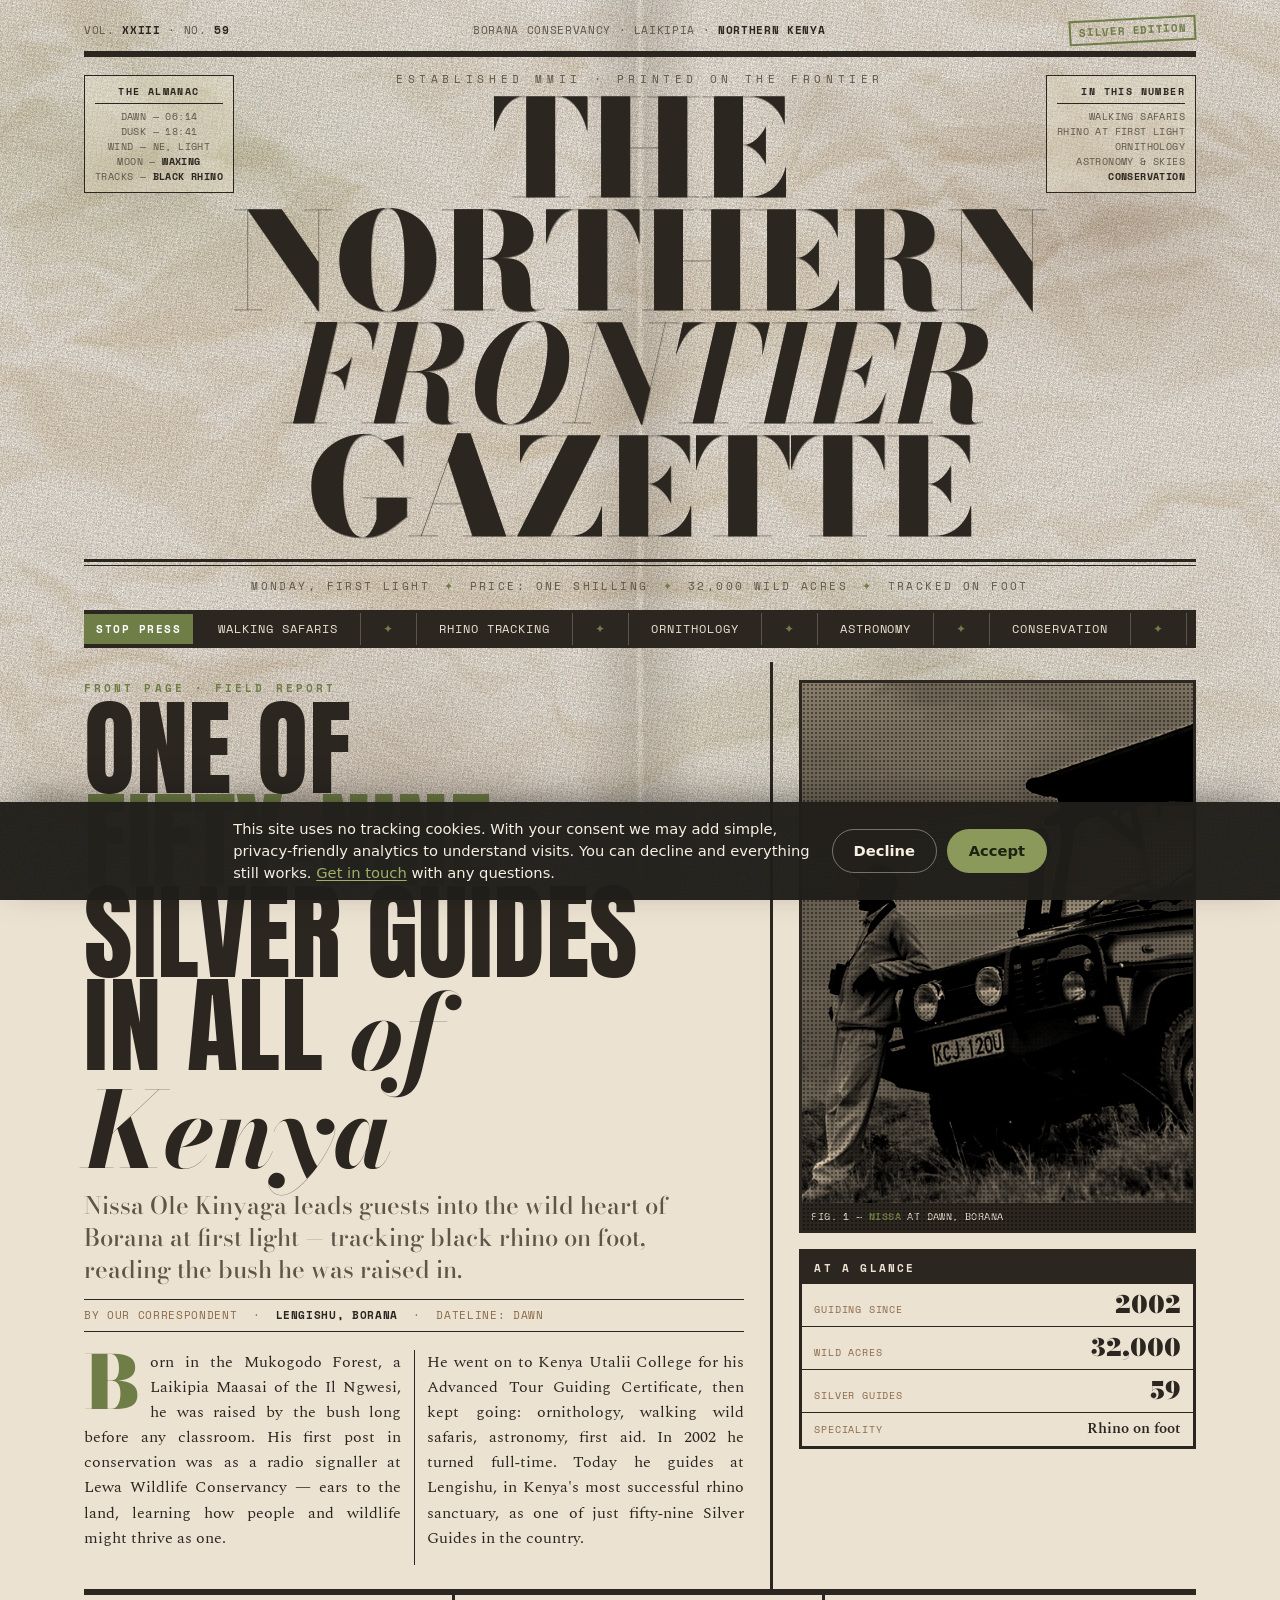
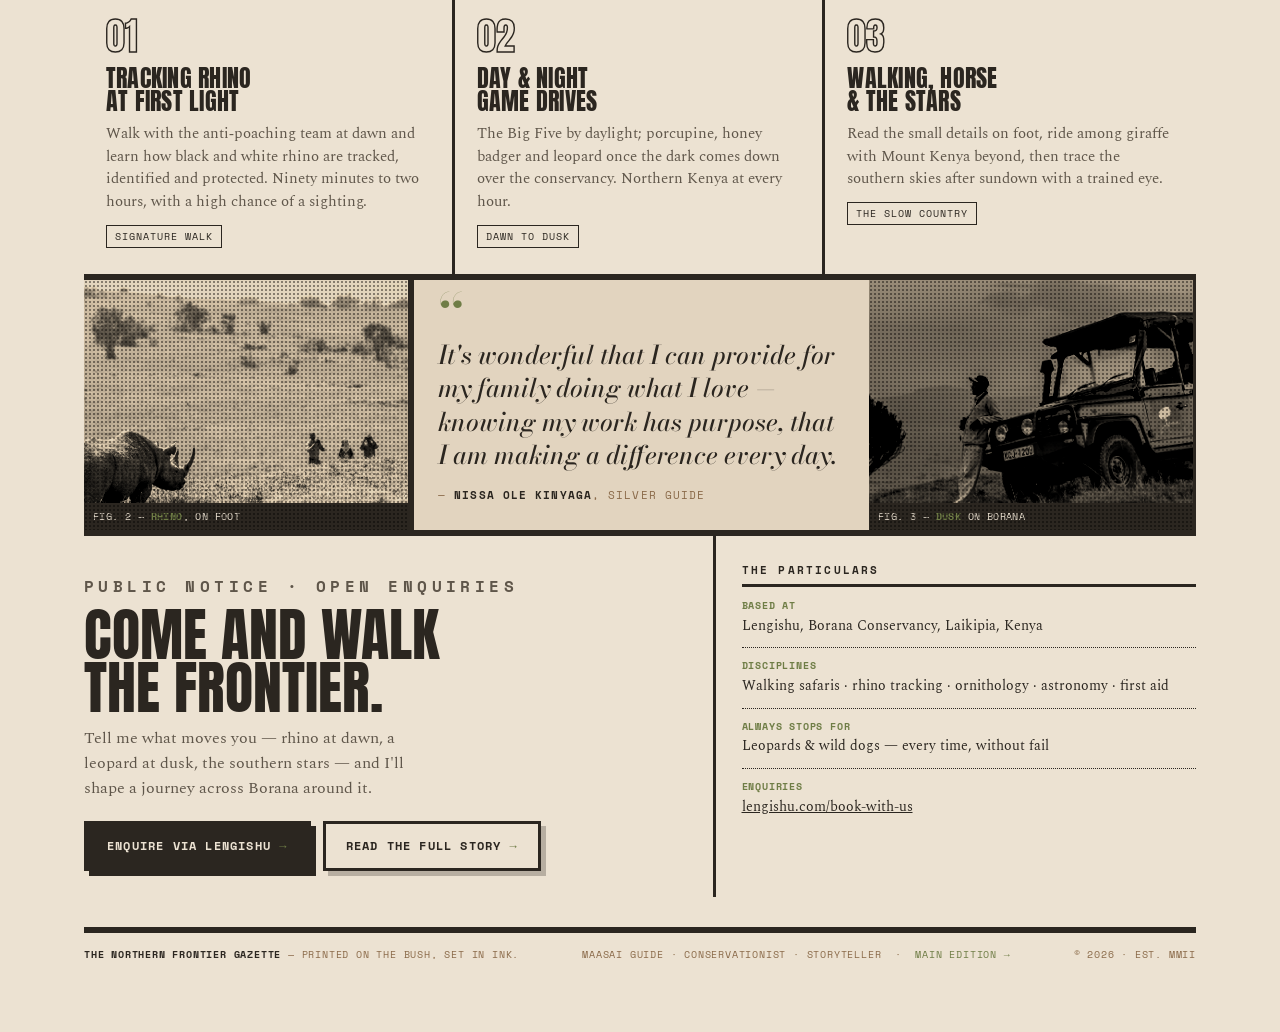
==== commit 791a6c2d: "Add cookie consent banner Add a self-contained, accessible consent banner (assets/consent.js) loaded" ====
--- a/gazette.html
+++ b/gazette.html
@@ -508,5 +508,6 @@
 <script>
   document.getElementById('yr').textContent = new Date().getFullYear();
 </script>
+<script src="assets/consent.js" defer></script>
 </body>
 </html>
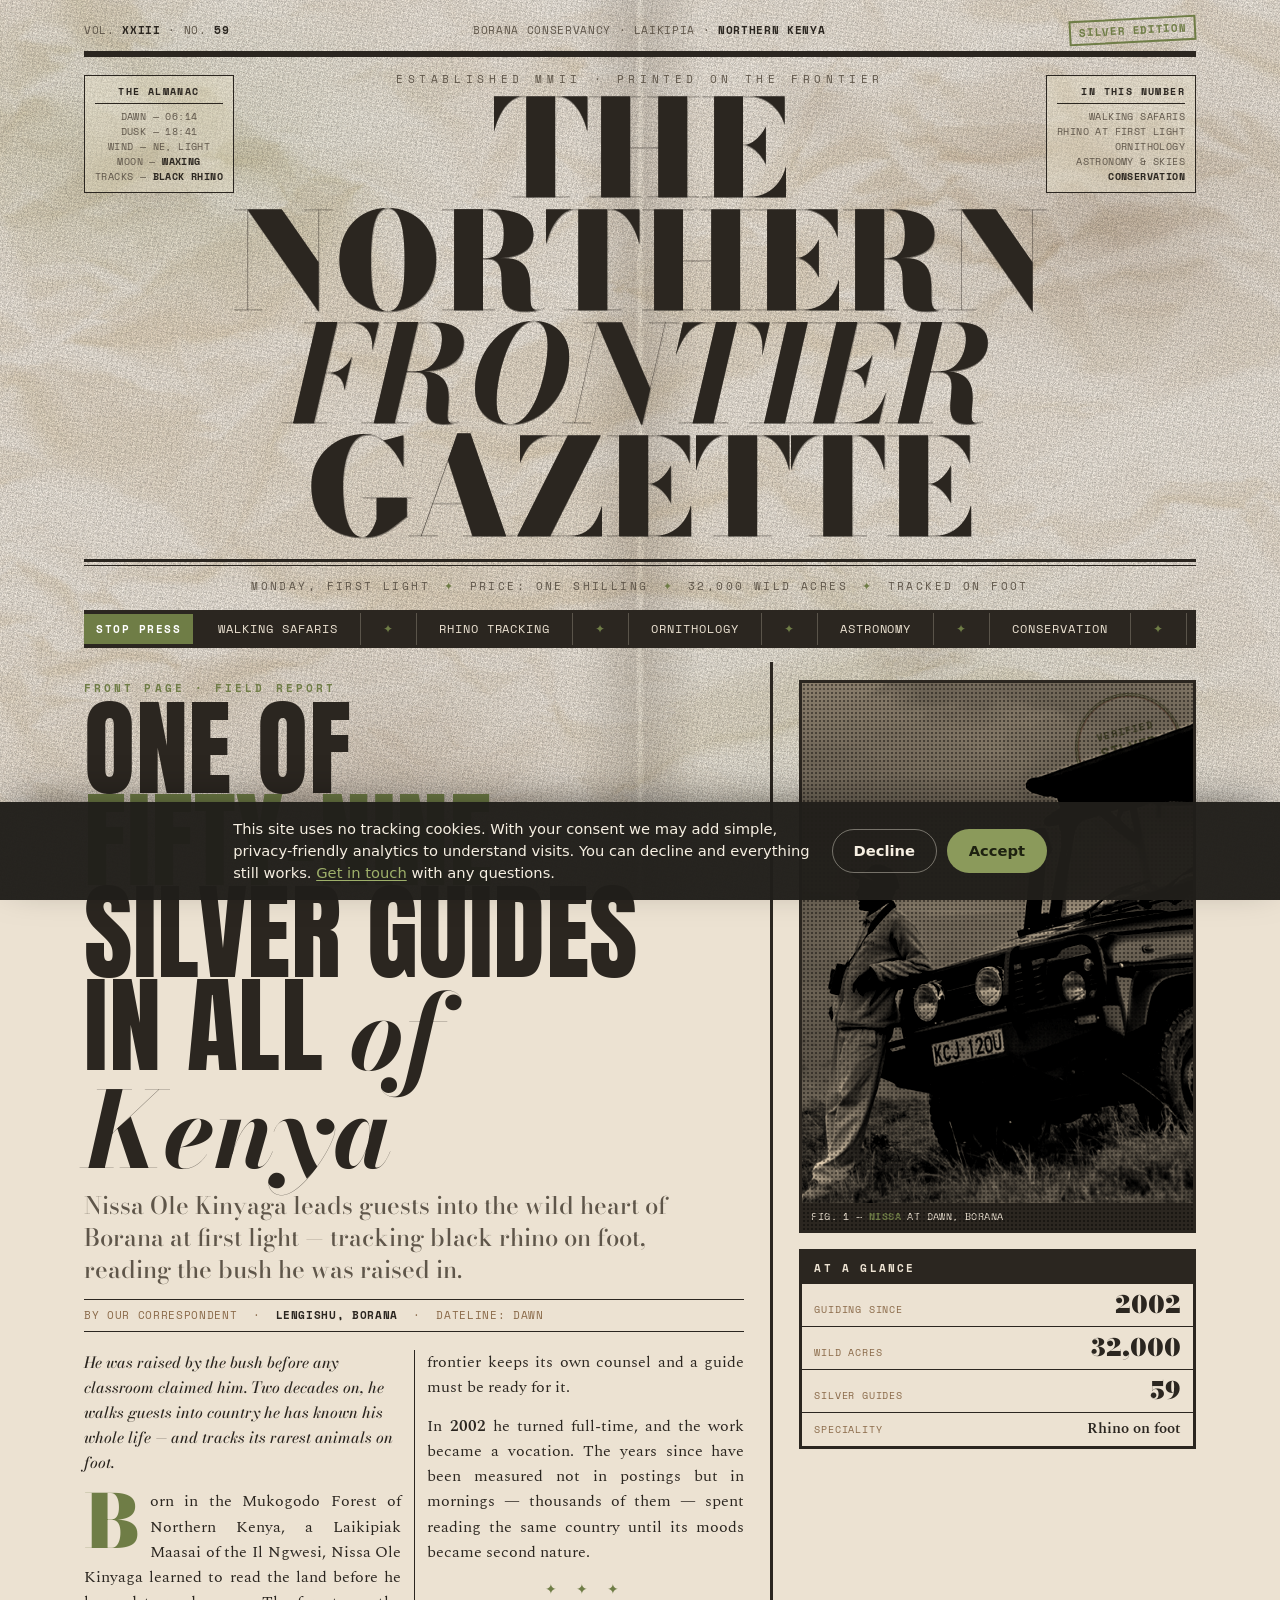
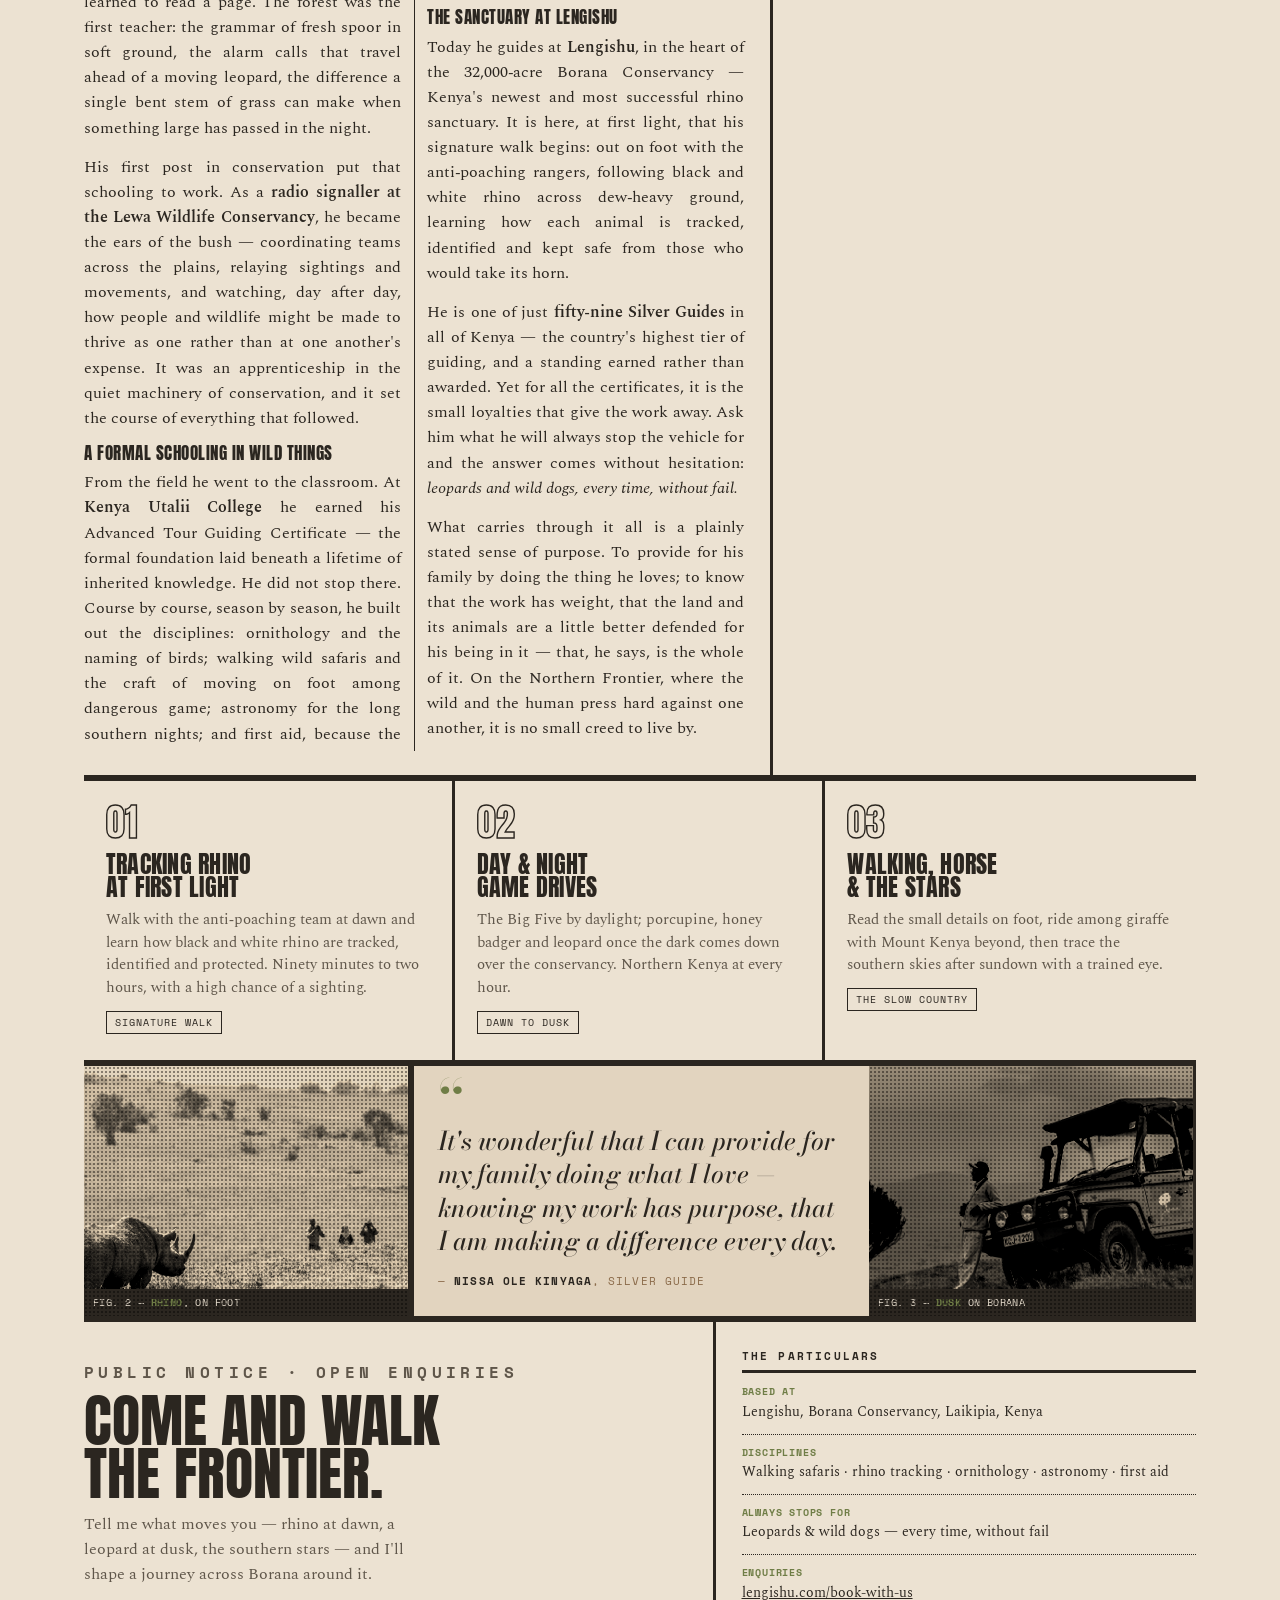
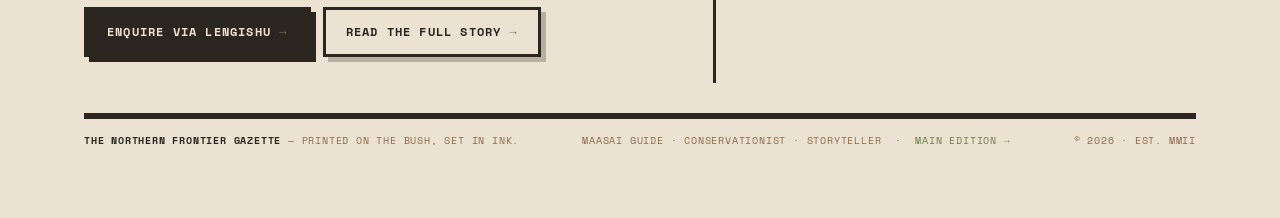
==== commit e9838a7f: "Expand gazette lead story into an in-depth feature Grow the front-page story from two paragraphs to " ====
--- a/gazette.html
+++ b/gazette.html
@@ -192,9 +192,17 @@
   margin-top:18px;font-size:.97rem;line-height:1.62;text-align:justify;hyphens:auto}
 @media(max-width:560px){.cols{column-count:1}}
 .cols p{margin-bottom:.9em}
-.cols p:first-child::first-letter{
+.cols .lead-para::first-letter{
   font-family:"Bodoni Moda",serif;font-weight:900;float:left;font-size:4.6rem;line-height:.72;
   padding:6px 10px 0 0;color:var(--stamp)}
+/* in-column crossheads + section dinkus for a long-form feature read */
+.cols .crosshead{font-family:"Anton",sans-serif;font-weight:400;text-transform:uppercase;
+  font-size:1.06rem;letter-spacing:.03em;line-height:1.05;margin:.5em 0 .45em;color:var(--ink);
+  break-after:avoid;-webkit-column-break-after:avoid}
+.cols .dinkus{text-align:center;color:var(--stamp);letter-spacing:.55em;
+  margin:.3em 0 .55em;font-size:.85rem;break-inside:avoid}
+.cols .standfirst{font-family:"Bodoni Moda",serif;font-style:italic;font-weight:500;
+  color:var(--ink);text-align:left}
 
 /* the right rail (photo + at-a-glance) */
 .rail{padding:18px 0 24px 26px;display:flex;flex-direction:column;gap:16px}
@@ -410,8 +418,27 @@
       <p class="byline mono r d4">By Our Correspondent &nbsp;·&nbsp; <b>Lengishu, Borana</b> &nbsp;·&nbsp; Dateline: Dawn</p>
 
       <div class="cols r d5">
-        <p>Born in the Mukogodo Forest, a Laikipia Maasai of the Il Ngwesi, he was raised by the bush long before any classroom. His first post in conservation was as a radio signaller at Lewa Wildlife Conservancy — ears to the land, learning how people and wildlife might thrive as one.</p>
-        <p>He went on to Kenya Utalii College for his Advanced Tour Guiding Certificate, then kept going: ornithology, walking wild safaris, astronomy, first aid. In 2002 he turned full‑time. Today he guides at Lengishu, in Kenya's most successful rhino sanctuary, as one of just fifty‑nine Silver Guides in the country.</p>
+        <p class="standfirst">He was raised by the bush before any classroom claimed him. Two decades on, he walks guests into country he has known his whole life — and tracks its rarest animals on foot.</p>
+
+        <p class="lead-para">Born in the Mukogodo Forest of Northern Kenya, a Laikipiak Maasai of the Il Ngwesi, Nissa Ole Kinyaga learned to read the land before he learned to read a page. The forest was the first teacher: the grammar of fresh spoor in soft ground, the alarm calls that travel ahead of a moving leopard, the difference a single bent stem of grass can make when something large has passed in the night.</p>
+
+        <p>His first post in conservation put that schooling to work. As a <b>radio signaller at the Lewa Wildlife Conservancy</b>, he became the ears of the bush — coordinating teams across the plains, relaying sightings and movements, and watching, day after day, how people and wildlife might be made to thrive as one rather than at one another's expense. It was an apprenticeship in the quiet machinery of conservation, and it set the course of everything that followed.</p>
+
+        <h4 class="crosshead">A Formal Schooling in Wild Things</h4>
+
+        <p>From the field he went to the classroom. At <b>Kenya Utalii College</b> he earned his Advanced Tour Guiding Certificate — the formal foundation laid beneath a lifetime of inherited knowledge. He did not stop there. Course by course, season by season, he built out the disciplines: ornithology and the naming of birds; walking wild safaris and the craft of moving on foot among dangerous game; astronomy for the long southern nights; and first aid, because the frontier keeps its own counsel and a guide must be ready for it.</p>
+
+        <p>In <b>2002</b> he turned full‑time, and the work became a vocation. The years since have been measured not in postings but in mornings — thousands of them — spent reading the same country until its moods became second nature.</p>
+
+        <p class="dinkus">✦ ✦ ✦</p>
+
+        <h4 class="crosshead">The Sanctuary at Lengishu</h4>
+
+        <p>Today he guides at <b>Lengishu</b>, in the heart of the 32,000‑acre Borana Conservancy — Kenya's newest and most successful rhino sanctuary. It is here, at first light, that his signature walk begins: out on foot with the anti‑poaching rangers, following black and white rhino across dew‑heavy ground, learning how each animal is tracked, identified and kept safe from those who would take its horn.</p>
+
+        <p>He is one of just <b>fifty‑nine Silver Guides</b> in all of Kenya — the country's highest tier of guiding, and a standing earned rather than awarded. Yet for all the certificates, it is the small loyalties that give the work away. Ask him what he will always stop the vehicle for and the answer comes without hesitation: <i>leopards and wild dogs, every time, without fail.</i></p>
+
+        <p>What carries through it all is a plainly stated sense of purpose. To provide for his family by doing the thing he loves; to know that the work has weight, that the land and its animals are a little better defended for his being in it — that, he says, is the whole of it. On the Northern Frontier, where the wild and the human press hard against one another, it is no small creed to live by.</p>
       </div>
     </div>
 
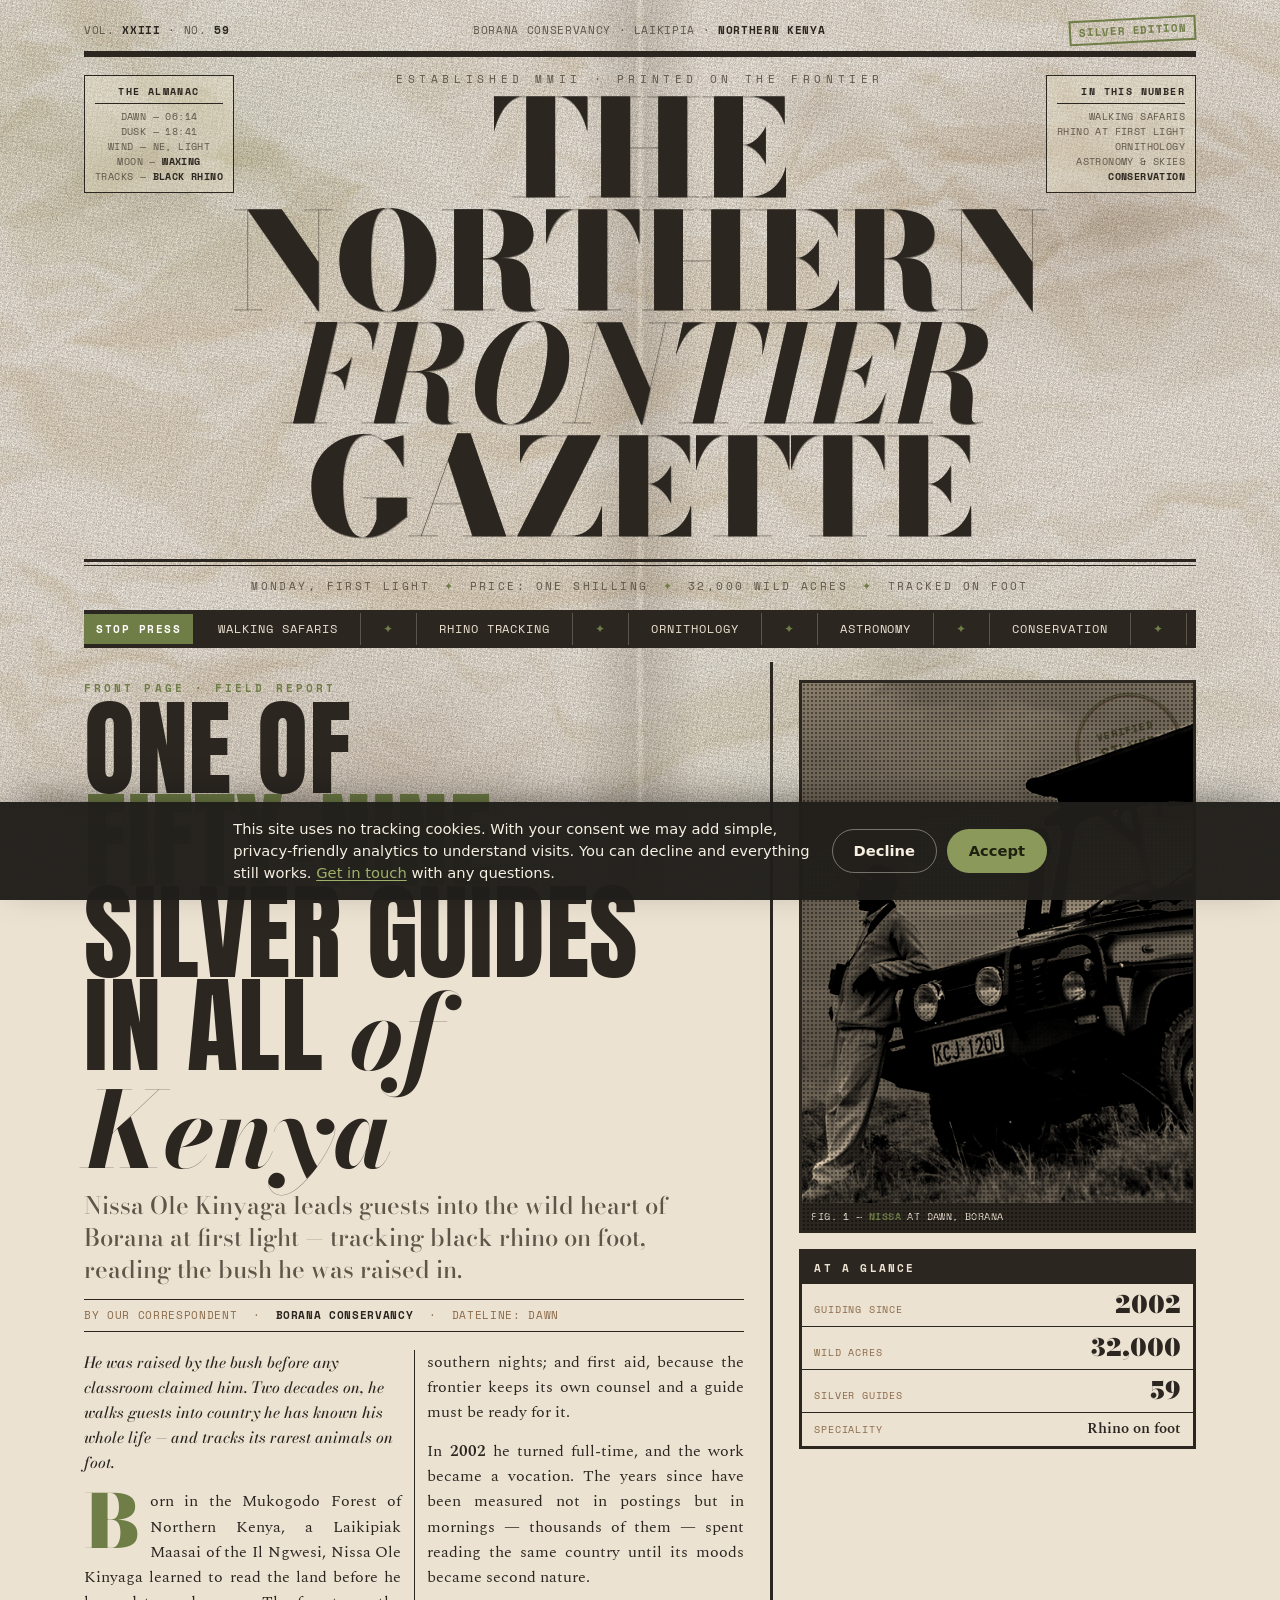
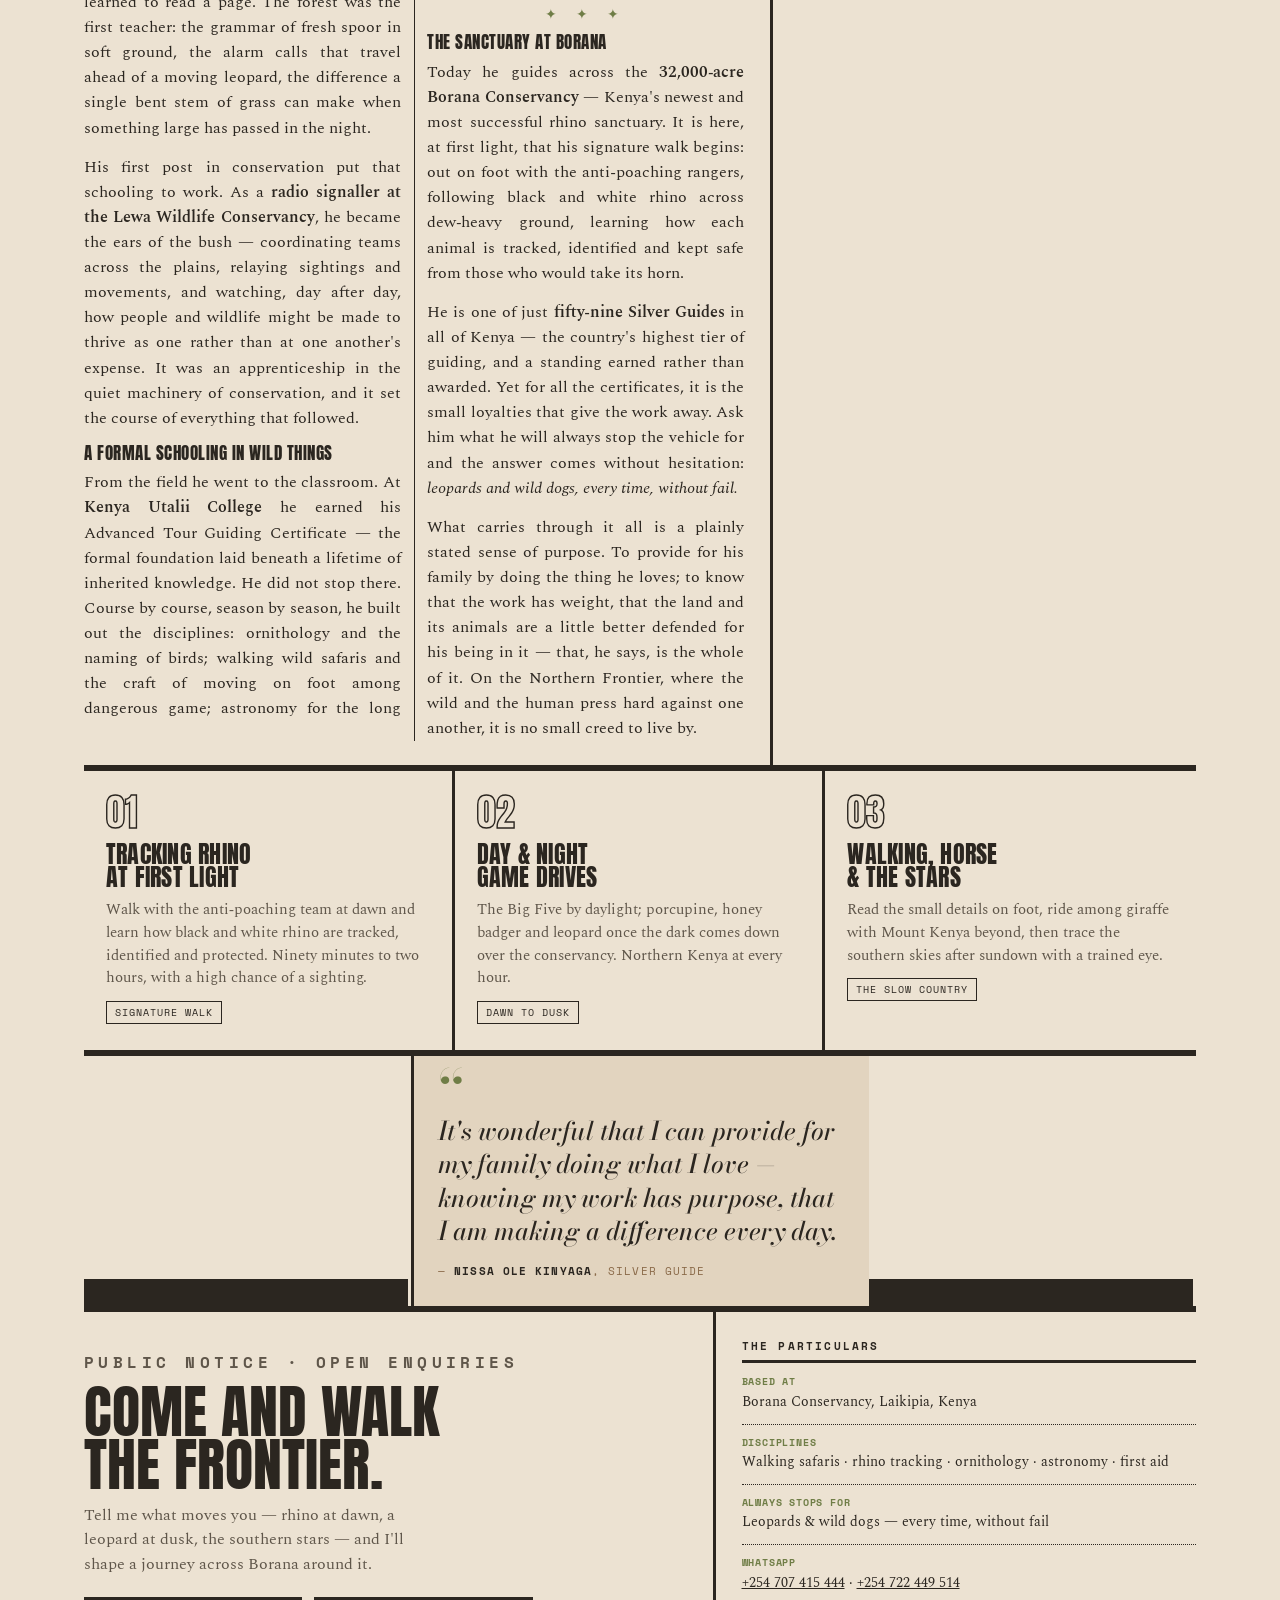
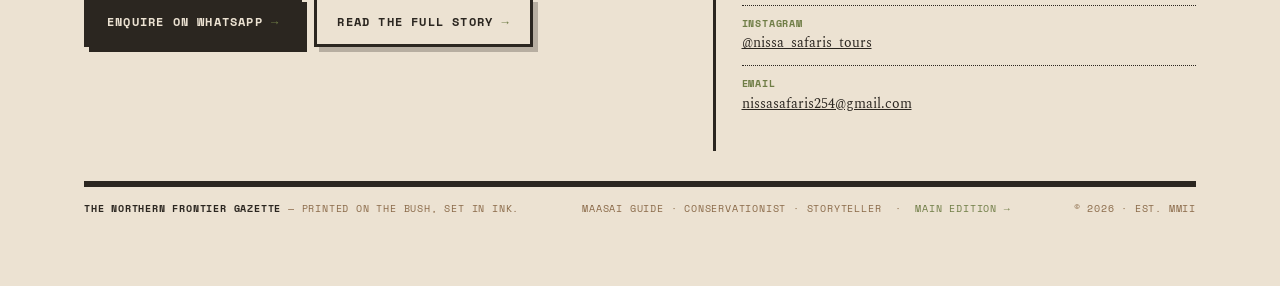
==== commit 2cc3e9dd: "Go independent: rebrand off Lengishu, add reviews, contacts & parallax Remove all Lengishu connectio" ====
--- a/gazette.html
+++ b/gazette.html
@@ -415,7 +415,7 @@
       <p class="kicker r d2">Front Page · Field Report</p>
       <h2 class="headline r d3">One of <span class="red">Fifty&#8209;Nine</span><br/>Silver Guides<br/>in all <em>of Kenya</em></h2>
       <p class="deck r d4">Nissa Ole Kinyaga leads guests into the wild heart of Borana at first light — tracking black rhino on foot, reading the bush he was raised in.</p>
-      <p class="byline mono r d4">By Our Correspondent &nbsp;·&nbsp; <b>Lengishu, Borana</b> &nbsp;·&nbsp; Dateline: Dawn</p>
+      <p class="byline mono r d4">By Our Correspondent &nbsp;·&nbsp; <b>Borana Conservancy</b> &nbsp;·&nbsp; Dateline: Dawn</p>
 
       <div class="cols r d5">
         <p class="standfirst">He was raised by the bush before any classroom claimed him. Two decades on, he walks guests into country he has known his whole life — and tracks its rarest animals on foot.</p>
@@ -432,9 +432,9 @@
 
         <p class="dinkus">✦ ✦ ✦</p>
 
-        <h4 class="crosshead">The Sanctuary at Lengishu</h4>
-
-        <p>Today he guides at <b>Lengishu</b>, in the heart of the 32,000‑acre Borana Conservancy — Kenya's newest and most successful rhino sanctuary. It is here, at first light, that his signature walk begins: out on foot with the anti‑poaching rangers, following black and white rhino across dew‑heavy ground, learning how each animal is tracked, identified and kept safe from those who would take its horn.</p>
+        <h4 class="crosshead">The Sanctuary at Borana</h4>
+
+        <p>Today he guides across the <b>32,000‑acre Borana Conservancy</b> — Kenya's newest and most successful rhino sanctuary. It is here, at first light, that his signature walk begins: out on foot with the anti‑poaching rangers, following black and white rhino across dew‑heavy ground, learning how each animal is tracked, identified and kept safe from those who would take its horn.</p>
 
         <p>He is one of just <b>fifty‑nine Silver Guides</b> in all of Kenya — the country's highest tier of guiding, and a standing earned rather than awarded. Yet for all the certificates, it is the small loyalties that give the work away. Ask him what he will always stop the vehicle for and the answer comes without hesitation: <i>leopards and wild dogs, every time, without fail.</i></p>
 
@@ -495,8 +495,8 @@
       <cite>— <b>Nissa Ole Kinyaga</b>, Silver Guide</cite>
     </div>
     <figure class="plate r d6">
-      <img src="images/gallery-8-nissa-dusk.jpg" alt="Nissa beside the Lengishu vehicle at dusk" loading="lazy" />
-      <figcaption class="plate__cap">Fig.&nbsp;3 — <b>Dusk</b> on Borana</figcaption>
+      <img src="images/gallery-8-nissa-dusk.jpg" alt="Nissa beside the safari vehicle at dusk" loading="lazy" />
+      <figcaption class="plate__cap">Fig.&nbsp;3 — <b>Dusk</b> on the conservancy</figcaption>
     </figure>
   </section>
 
@@ -507,7 +507,7 @@
       <h2 class="r d5">Come and walk<br/>the Frontier.</h2>
       <p class="r d5">Tell me what moves you — rhino at dawn, a leopard at dusk, the southern stars — and I'll shape a journey across Borana around it.</p>
       <div class="actions r d6">
-        <a class="ink-btn" href="https://www.lengishu.com/book-with-us/" target="_blank" rel="noopener">Enquire via Lengishu <span class="ar">→</span></a>
+        <a class="ink-btn" href="https://wa.me/254707415444?text=Hello%20Nissa%2C%20I%27d%20love%20to%20plan%20a%20safari%20with%20you." target="_blank" rel="noopener">Enquire on WhatsApp <span class="ar">→</span></a>
         <a class="ink-btn ink-btn--ghost" href="index.html">Read the full story <span class="ar">→</span></a>
       </div>
     </div>
@@ -515,10 +515,12 @@
     <aside class="classifieds r d6">
       <h4>The Particulars</h4>
       <ul>
-        <li><b>Based at</b>Lengishu, Borana Conservancy, Laikipia, Kenya</li>
+        <li><b>Based at</b>Borana Conservancy, Laikipia, Kenya</li>
         <li><b>Disciplines</b>Walking safaris · rhino tracking · ornithology · astronomy · first aid</li>
         <li><b>Always stops for</b>Leopards &amp; wild dogs — every time, without fail</li>
-        <li><b>Enquiries</b><a href="https://www.lengishu.com/book-with-us/" target="_blank" rel="noopener" style="color:var(--ink)">lengishu.com/book-with-us</a></li>
+        <li><b>WhatsApp</b><a href="https://wa.me/254707415444" target="_blank" rel="noopener" style="color:var(--ink)">+254 707 415 444</a> · <a href="https://wa.me/254722449514" target="_blank" rel="noopener" style="color:var(--ink)">+254 722 449 514</a></li>
+        <li><b>Instagram</b><a href="https://instagram.com/nissa_safaris_tours" target="_blank" rel="noopener" style="color:var(--ink)">@nissa_safaris_tours</a></li>
+        <li><b>Email</b><a href="mailto:nissasafaris254@gmail.com" style="color:var(--ink)">nissasafaris254@gmail.com</a></li>
       </ul>
     </aside>
   </section>
